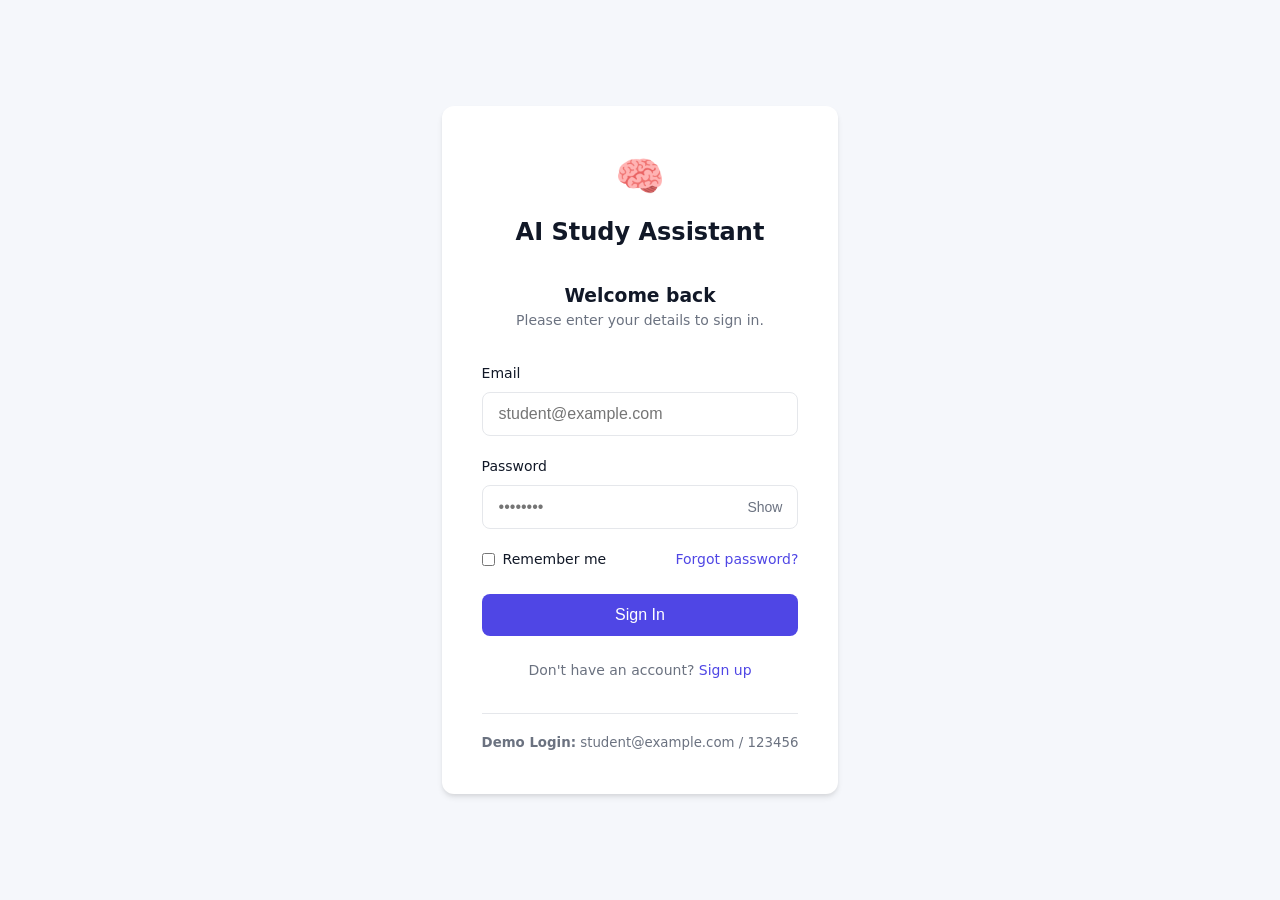
==== frontend/pages/dashboard.html @ 80034583 "Add files via upload" ====
<!DOCTYPE html>
<html lang="en">
<head>
    <meta charset="UTF-8">
    <meta name="viewport" content="width=device-width, initial-scale=1.0">
    <title>Dashboard - AI Study Assistant</title>
    <!-- CSS references go up one level since we are in the 'pages' folder -->
    <link rel="stylesheet" href="../css/style.css">
    <link rel="stylesheet" href="../css/dashboard.css">
</head>
<body class="dashboard-body">

    <!-- SIDEBAR -->
    <aside class="sidebar" id="sidebar">
        <div class="sidebar-header">
            <span class="logo-icon">🧠</span>
            <h2>Study Assistant</h2>
        </div>
        <ul class="nav-links">
            <li><a href="#" class="active">🏠 Dashboard Home</a></li>
            <li><a href="#">📚 Student Learning</a></li>
            <li><a href="#">📄 PDF Learning</a></li>
            <li><a href="#">📝 Skills Quiz</a></li>
            <li><a href="#">📈 History / Progress</a></li>
            <li><a href="#">⚙️ Settings</a></li>
        </ul>
        <div class="sidebar-footer">
            <a href="#" id="logoutBtn" style="color: var(--danger);">🚪 Logout</a>
        </div>
    </aside>

    <!-- MAIN CONTENT WRAPPER -->
    <div class="main-wrapper">
        
        <!-- HEADER -->
        <header class="top-nav">
            <div class="nav-left">
                <button class="menu-toggle" id="menuToggle">☰</button>
                <div class="search-bar">
                    <input type="text" placeholder="Search courses, PDFs...">
                </div>
            </div>
            <div class="nav-right">
                <div class="notification-icon">🔔</div>
                <div class="profile-menu">
                    <div class="avatar">S</div>
                    <span>Student</span>
                </div>
            </div>
        </header>

        <!-- DASHBOARD GRID -->
        <main class="dashboard-content">
            
            <!-- Center Column (Sections 1, 2, 3) -->
            <div class="content-main">
                
                <!-- Welcome & Stats -->
                <section class="welcome-section">
                    <h1>Welcome back, Student! 👋</h1>
                    <p>Ready to continue learning?</p>
                </section>
                
                <section class="stats-grid">
                    <div class="stat-card">
                        <h4>Study Time</h4>
                        <div class="value">12.5 hrs</div>
                    </div>
                    <div class="stat-card">
                        <h4>Skills Learning</h4>
                        <div class="value">64%</div>
                    </div>
                    <div class="stat-card">
                        <h4>Quiz Average</h4>
                        <div class="value">82%</div>
                    </div>
                    <div class="stat-card">
                        <h4>Current Streak</h4>
                        <div class="value">7 days</div>
                    </div>
                </section>

                <!-- SECTION 1: Student Learning -->
                <section class="section-card">
                    <div class="section-header">
                        <h3>Student Learning</h3>
                        <p>Learn programming and technical skills at your own pace.</p>
                    </div>
                    
                    <div class="progress-list">
                        <!-- Note: Data is currently hardcoded mock data to be replaced by API later -->
                        <div class="progress-item">
                            <div class="progress-label"><span>Python</span> <span>64%</span></div>
                            <div class="progress-track"><div class="progress-fill" style="width: 64%;"></div></div>
                        </div>
                        <div class="progress-item">
                            <div class="progress-label"><span>C</span> <span>72%</span></div>
                            <div class="progress-track"><div class="progress-fill" style="width: 72%;"></div></div>
                        </div>
                        <div class="progress-item">
                            <div class="progress-label"><span>C++</span> <span>42%</span></div>
                            <div class="progress-track"><div class="progress-fill" style="width: 42%;"></div></div>
                        </div>
                        <div class="progress-item">
                            <div class="progress-label"><span>Java</span> <span>25%</span></div>
                            <div class="progress-track"><div class="progress-fill" style="width: 25%;"></div></div>
                        </div>
                        <div class="progress-item">
                            <div class="progress-label"><span>SQL</span> <span>81%</span></div>
                            <div class="progress-track"><div class="progress-fill" style="width: 81%;"></div></div>
                        </div>
                    </div>

                    <button class="btn btn-primary action-btn">Continue Learning</button>
                </section>

                <!-- SECTION 2: PDF Learning -->
                <section class="section-card">
                    <div class="section-header">
                        <h3>Learn From Your PDFs</h3>
                        <p>Upload your study material and use AI to understand it.</p>
                    </div>
                    
                    <ul class="feature-list">
                        <li>Upload and analyze PDFs</li>
                        <li>Ask questions and get AI answers</li>
                        <li>Generate automatic quizzes from documents</li>
                    </ul>

                    <button class="btn btn-primary action-btn">Open PDF Learning</button>
                </section>

                <!-- SECTION 3: Skills Quiz -->
                <section class="section-card">
                    <div class="section-header">
                        <h3>Skills Quiz</h3>
                        <p>Test your knowledge with topic-specific assessments.</p>
                    </div>
                    
                    <div class="quiz-grid">
                        <div class="quiz-card">
                            <span class="badge">Medium</span>
                            <h4>Python Quiz</h4>
                            <p>10 Questions<br>Best Score: 82%</p>
                            <button class="btn btn-primary btn-block action-btn">Start Quiz</button>
                        </div>
                        <div class="quiz-card">
                            <span class="badge">Hard</span>
                            <h4>C++ Quiz</h4>
                            <p>15 Questions<br>Best Score: 60%</p>
                            <button class="btn btn-primary btn-block action-btn">Start Quiz</button>
                        </div>
                        <div class="quiz-card">
                            <span class="badge">Easy</span>
                            <h4>SQL Quiz</h4>
                            <p>8 Questions<br>Best Score: 95%</p>
                            <button class="btn btn-primary btn-block action-btn">Start Quiz</button>
                        </div>
                    </div>
                </section>

            </div>

            <!-- Right Column (History & Progress Sidebar) -->
            <aside class="content-aside">
                <section class="section-card">
                    <div class="section-header">
                        <h3>Recent Activity</h3>
                    </div>
                    <ul class="activity-list">
                        <li class="success">Completed Python Quiz — 8/10</li>
                        <li class="info">Studied C++ Classes</li>
                        <li class="info">Uploaded DBMS Notes.pdf</li>
                        <li class="info">Studied Python Functions</li>
                    </ul>
                </section>

                <section class="section-card">
                    <div class="section-header">
                        <h3>Current Focus</h3>
                    </div>
                    <div class="current-topics">
                        <div class="topic">
                            <h5><span>Python</span> <span>64%</span></h5>
                            <p>Current topic: Functions</p>
                        </div>
                        <div class="topic">
                            <h5><span>C++</span> <span>42%</span></h5>
                            <p>Current topic: Classes</p>
                        </div>
                    </div>
                </section>
            </aside>

        </main>
    </div>

    <!-- JS references go up one level -->
    <script src="../js/auth.js"></script>
    <script src="../js/dashboard.js"></script>
</body>
</html>
---- frontend/css/style.css ----
/* --- VARIABLES --- */
:root {
    --primary: #4F46E5;
    --primary-hover: #4338ca;
    --dark: #111827;
    --text-muted: #6B7280;
    --bg: #F5F7FB;
    --card: #FFFFFF;
    --success: #16A34A;
    --warning: #F59E0B;
    --danger: #DC2626;
    --border: #E5E7EB;
    
    --radius-md: 8px;
    --radius-lg: 12px;
    --shadow-sm: 0 1px 2px 0 rgba(0, 0, 0, 0.05);
    --shadow-md: 0 4px 6px -1px rgba(0, 0, 0, 0.1), 0 2px 4px -1px rgba(0, 0, 0, 0.06);
    
    --font-family: 'Segoe UI', system-ui, -apple-system, sans-serif;
}

/* --- RESET --- */
* {
    margin: 0;
    padding: 0;
    box-sizing: border-box;
}

body {
    font-family: var(--font-family);
    background-color: var(--bg);
    color: var(--dark);
    line-height: 1.5;
}

a {
    color: var(--primary);
    text-decoration: none;
    transition: color 0.2s;
}

a:hover {
    color: var(--primary-hover);
}

/* --- BUTTONS --- */
.btn {
    display: inline-flex;
    align-items: center;
    justify-content: center;
    padding: 0.75rem 1.5rem;
    font-weight: 500;
    border-radius: var(--radius-md);
    border: none;
    cursor: pointer;
    transition: all 0.2s;
    font-size: 1rem;
}

.btn-primary {
    background-color: var(--primary);
    color: white;
}

.btn-primary:hover {
    background-color: var(--primary-hover);
}

.btn-block {
    width: 100%;
}

.btn-text {
    background: none;
    border: none;
    color: var(--text-muted);
    cursor: pointer;
    font-size: 0.875rem;
}

.btn-text:hover {
    color: var(--dark);
}

/* --- FORMS --- */
.form-group {
    margin-bottom: 1.25rem;
}

label {
    display: block;
    font-size: 0.875rem;
    font-weight: 500;
    margin-bottom: 0.5rem;
}

input[type="email"],
input[type="password"],
input[type="text"] {
    width: 100%;
    padding: 0.75rem 1rem;
    border: 1px solid var(--border);
    border-radius: var(--radius-md);
    font-size: 1rem;
    outline: none;
    transition: border-color 0.2s;
}

input:focus {
    border-color: var(--primary);
    box-shadow: 0 0 0 3px rgba(79, 70, 229, 0.1);
}

.password-wrapper {
    position: relative;
}

.password-wrapper button {
    position: absolute;
    right: 1rem;
    top: 50%;
    transform: translateY(-50%);
}

.form-options {
    display: flex;
    justify-content: space-between;
    align-items: center;
    margin-bottom: 1.5rem;
    font-size: 0.875rem;
}

.remember-me {
    display: flex;
    align-items: center;
    gap: 0.5rem;
    margin-bottom: 0;
}

/* --- LOGIN PAGE SPECIFIC --- */
.login-body {
    display: flex;
    justify-content: center;
    align-items: center;
    min-height: 100vh;
    padding: 1rem;
}

.login-card {
    background-color: var(--card);
    width: 100%;
    max-width: 400px;
    padding: 2.5rem;
    border-radius: var(--radius-lg);
    box-shadow: var(--shadow-md);
}

.brand {
    text-align: center;
    margin-bottom: 2rem;
}

.brand .logo-icon {
    font-size: 2.5rem;
    display: block;
    margin-bottom: 0.5rem;
}

.brand h2 {
    font-size: 1.5rem;
    font-weight: 600;
}

.welcome-text {
    margin-bottom: 2rem;
    text-align: center;
}

.welcome-text p {
    color: var(--text-muted);
    font-size: 0.875rem;
}

.error-message {
    background-color: #FEE2E2;
    color: var(--danger);
    padding: 0.75rem;
    border-radius: var(--radius-md);
    font-size: 0.875rem;
    margin-bottom: 1rem;
    text-align: center;
    border: 1px solid #F87171;
}

.signup-prompt {
    text-align: center;
    margin-top: 1.5rem;
    font-size: 0.875rem;
    color: var(--text-muted);
}

.demo-notice {
    margin-top: 2rem;
    padding-top: 1rem;
    border-top: 1px solid var(--border);
    text-align: center;
    color: var(--text-muted);
}
---- frontend/css/dashboard.css ----
/* --- DASHBOARD LAYOUT --- */
.dashboard-body {
    display: flex;
    min-height: 100vh;
}

/* Sidebar */
.sidebar {
    width: 250px;
    background-color: var(--card);
    border-right: 1px solid var(--border);
    display: flex;
    flex-direction: column;
    position: fixed;
    height: 100vh;
    left: 0;
    top: 0;
    transition: transform 0.3s ease;
    z-index: 100;
}

.sidebar-header {
    padding: 1.5rem;
    display: flex;
    align-items: center;
    gap: 0.75rem;
    border-bottom: 1px solid var(--border);
}

.sidebar-header h2 {
    font-size: 1.25rem;
}

.nav-links {
    list-style: none;
    padding: 1.5rem 1rem;
    flex: 1;
}

.nav-links li {
    margin-bottom: 0.5rem;
}

.nav-links a {
    display: flex;
    align-items: center;
    padding: 0.75rem 1rem;
    color: var(--text-muted);
    border-radius: var(--radius-md);
    font-weight: 500;
}

.nav-links a:hover, .nav-links a.active {
    background-color: rgba(79, 70, 229, 0.1);
    color: var(--primary);
}

.sidebar-footer {
    padding: 1rem;
    border-top: 1px solid var(--border);
}

/* Main Content Area */
.main-wrapper {
    flex: 1;
    margin-left: 250px; /* Offset for fixed sidebar */
    display: flex;
    flex-direction: column;
}

/* Top Navbar */
.top-nav {
    background-color: var(--card);
    height: 70px;
    padding: 0 2rem;
    display: flex;
    justify-content: space-between;
    align-items: center;
    border-bottom: 1px solid var(--border);
    position: sticky;
    top: 0;
    z-index: 50;
}

.nav-left {
    display: flex;
    align-items: center;
    gap: 1rem;
}

.menu-toggle {
    display: none;
    font-size: 1.5rem;
    background: none;
    border: none;
    cursor: pointer;
}

.search-bar input {
    width: 300px;
    padding: 0.5rem 1rem;
    border-radius: 20px;
    border: 1px solid var(--border);
    background-color: var(--bg);
}

.nav-right {
    display: flex;
    align-items: center;
    gap: 1.5rem;
}

.profile-menu {
    display: flex;
    align-items: center;
    gap: 0.75rem;
    font-weight: 500;
}

.avatar {
    width: 36px;
    height: 36px;
    background-color: var(--primary);
    color: white;
    border-radius: 50%;
    display: flex;
    align-items: center;
    justify-content: center;
    font-weight: bold;
}

/* Dashboard Content Grid */
.dashboard-content {
    padding: 2rem;
    display: grid;
    grid-template-columns: 1fr 300px;
    gap: 2rem;
}

.content-main {
    display: flex;
    flex-direction: column;
    gap: 2rem;
}

/* Welcome Section */
.welcome-section h1 {
    font-size: 1.5rem;
    margin-bottom: 0.25rem;
}
.welcome-section p {
    color: var(--text-muted);
}

/* Stats Cards */
.stats-grid {
    display: grid;
    grid-template-columns: repeat(auto-fit, minmax(150px, 1fr));
    gap: 1rem;
}

.stat-card {
    background-color: var(--card);
    padding: 1.5rem;
    border-radius: var(--radius-lg);
    box-shadow: var(--shadow-sm);
}

.stat-card h4 {
    color: var(--text-muted);
    font-size: 0.875rem;
    font-weight: 500;
    margin-bottom: 0.5rem;
}

.stat-card .value {
    font-size: 1.5rem;
    font-weight: 600;
    color: var(--dark);
}

/* Major Sections */
.section-card {
    background-color: var(--card);
    padding: 1.5rem;
    border-radius: var(--radius-lg);
    box-shadow: var(--shadow-sm);
}

.section-header {
    margin-bottom: 1.5rem;
}

.section-header h3 {
    font-size: 1.25rem;
    margin-bottom: 0.25rem;
}

.section-header p {
    color: var(--text-muted);
    font-size: 0.875rem;
}

/* Progress Bars (Section 1) */
.progress-list {
    display: flex;
    flex-direction: column;
    gap: 1rem;
    margin-bottom: 1.5rem;
}

.progress-item {
    display: flex;
    flex-direction: column;
    gap: 0.5rem;
}

.progress-label {
    display: flex;
    justify-content: space-between;
    font-size: 0.875rem;
    font-weight: 500;
}

.progress-track {
    height: 8px;
    background-color: var(--bg);
    border-radius: 4px;
    overflow: hidden;
}

.progress-fill {
    height: 100%;
    background-color: var(--primary);
    border-radius: 4px;
}

/* PDF Features (Section 2) */
.feature-list {
    list-style: none;
    margin-bottom: 1.5rem;
}
.feature-list li {
    padding: 0.5rem 0;
    display: flex;
    align-items: center;
    gap: 0.5rem;
}
.feature-list li::before {
    content: "✓";
    color: var(--success);
    font-weight: bold;
}

/* Quizzes (Section 3) */
.quiz-grid {
    display: grid;
    grid-template-columns: repeat(auto-fit, minmax(200px, 1fr));
    gap: 1rem;
}

.quiz-card {
    border: 1px solid var(--border);
    border-radius: var(--radius-md);
    padding: 1rem;
}

.quiz-card h4 {
    margin-bottom: 0.5rem;
}

.quiz-card p {
    font-size: 0.875rem;
    color: var(--text-muted);
    margin-bottom: 1rem;
}

.quiz-card .badge {
    background-color: rgba(79, 70, 229, 0.1);
    color: var(--primary);
    padding: 0.25rem 0.5rem;
    border-radius: 4px;
    font-size: 0.75rem;
    font-weight: bold;
    display: inline-block;
    margin-bottom: 0.5rem;
}

/* Sidebar History (Aside) */
.content-aside {
    display: flex;
    flex-direction: column;
    gap: 2rem;
}

.activity-list {
    list-style: none;
}
.activity-list li {
    padding: 0.75rem 0;
    border-bottom: 1px solid var(--border);
    font-size: 0.875rem;
    display: flex;
    align-items: flex-start;
    gap: 0.5rem;
}
.activity-list li:last-child {
    border-bottom: none;
}
.activity-list li.success::before {
    content: "✓";
    color: var(--success);
}
.activity-list li.info::before {
    content: "•";
    color: var(--primary);
}

.current-topics .topic {
    margin-bottom: 1rem;
    padding-bottom: 1rem;
    border-bottom: 1px solid var(--border);
}
.current-topics .topic:last-child {
    border-bottom: none;
    margin-bottom: 0;
    padding-bottom: 0;
}
.topic h5 {
    display: flex;
    justify-content: space-between;
    margin-bottom: 0.25rem;
}
.topic p {
    font-size: 0.875rem;
    color: var(--text-muted);
}

/* --- RESPONSIVE DESIGN --- */
@media (max-width: 1024px) {
    .dashboard-content {
        grid-template-columns: 1fr;
    }
}

@media (max-width: 768px) {
    .sidebar {
        transform: translateX(-100%);
    }
    
    .sidebar.active {
        transform: translateX(0);
    }
    
    .main-wrapper {
        margin-left: 0;
    }
    
    .menu-toggle {
        display: block;
    }
    
    .search-bar input {
        width: 150px;
    }
}

@media (max-width: 480px) {
    .dashboard-content {
        padding: 1rem;
    }
    
    .search-bar {
        display: none; /* Hide search on very small screens to save space */
    }
}
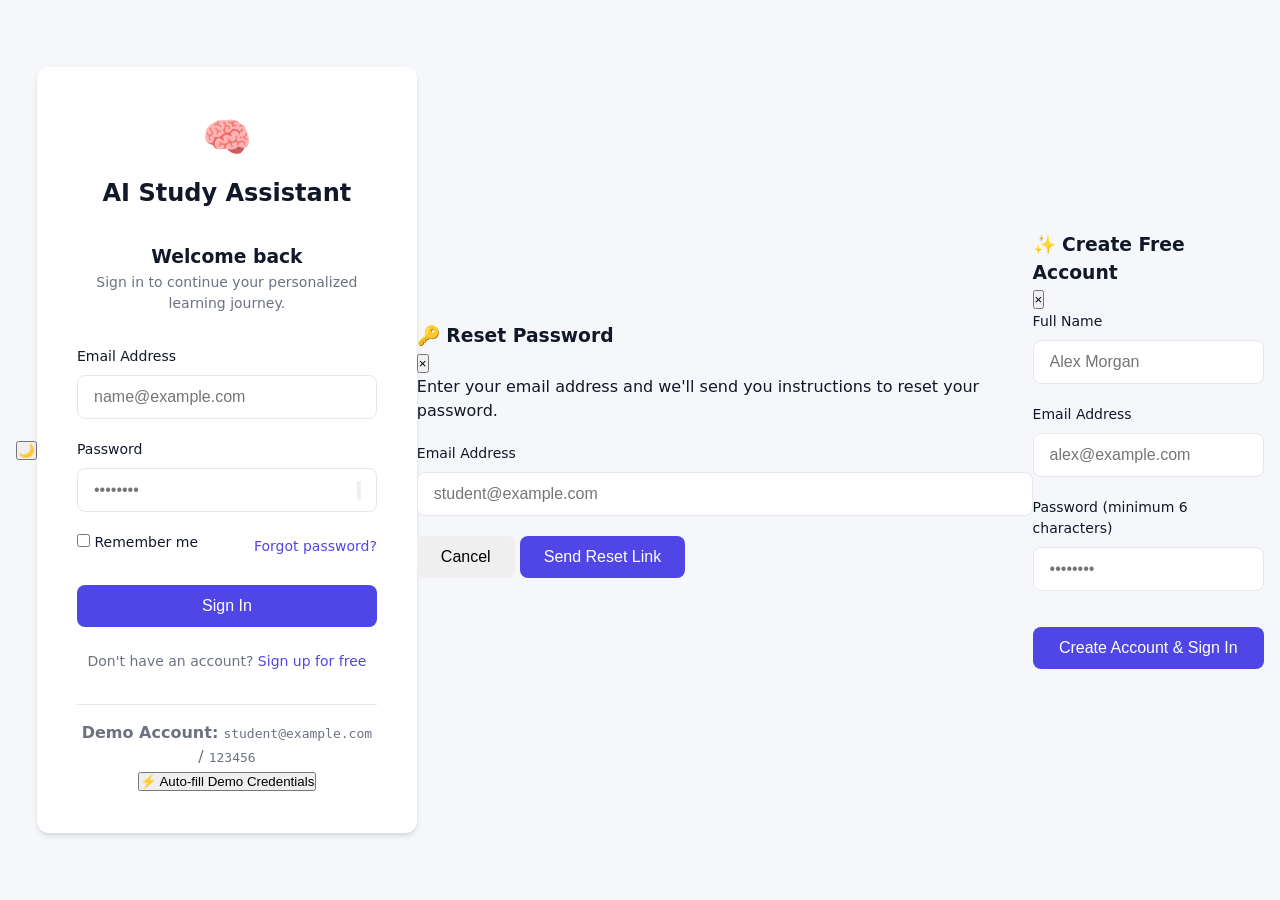
==== commit 5d017e72: "Update fmt.Println message from 'Hello' to 'Goodbye'" ====
--- a/frontend/pages/dashboard.html
+++ b/frontend/pages/dashboard.html
@@ -4,199 +4,641 @@
     <meta charset="UTF-8">
     <meta name="viewport" content="width=device-width, initial-scale=1.0">
     <title>Dashboard - AI Study Assistant</title>
-    <!-- CSS references go up one level since we are in the 'pages' folder -->
+    <meta name="description" content="AI Study Assistant Dashboard - Interactive learning, document analysis, and skill quizzes.">
     <link rel="stylesheet" href="../css/style.css">
     <link rel="stylesheet" href="../css/dashboard.css">
 </head>
 <body class="dashboard-body">
 
+    <!-- Mobile Sidebar Backdrop Overlay -->
+    <div id="sidebarOverlay" class="sidebar-overlay" aria-hidden="true"></div>
+
     <!-- SIDEBAR -->
-    <aside class="sidebar" id="sidebar">
+    <aside class="sidebar" id="sidebar" aria-label="Main Navigation">
         <div class="sidebar-header">
-            <span class="logo-icon">🧠</span>
-            <h2>Study Assistant</h2>
+            <div class="brand-side">
+                <span class="logo-icon">🧠</span>
+                <h2>Study AI</h2>
+            </div>
+            <button id="sidebarCloseBtn" class="sidebar-close-btn" aria-label="Close navigation sidebar">&times;</button>
         </div>
-        <ul class="nav-links">
-            <li><a href="#" class="active">🏠 Dashboard Home</a></li>
-            <li><a href="#">📚 Student Learning</a></li>
-            <li><a href="#">📄 PDF Learning</a></li>
-            <li><a href="#">📝 Skills Quiz</a></li>
-            <li><a href="#">📈 History / Progress</a></li>
-            <li><a href="#">⚙️ Settings</a></li>
+
+        <ul class="nav-links" id="sidebarNavLinks">
+            <li><a href="#welcomeSection" class="nav-link active" data-target="dashboardHome"><span class="nav-icon">🏠</span> <span>Dashboard</span></a></li>
+            <li><a href="#studentLearningSection" class="nav-link" data-target="studentLearning"><span class="nav-icon">📚</span> <span>Student Learning</span></a></li>
+            <li><a href="#pdfLearningSection" class="nav-link" data-target="pdfLearning"><span class="nav-icon">📄</span> <span>PDF Learning</span></a></li>
+            <li><a href="#skillsQuizSection" class="nav-link" data-target="skillsQuiz"><span class="nav-icon">📝</span> <span>Skills Quiz</span></a></li>
+            <li><a href="#activityAside" class="nav-link" data-target="activitySection"><span class="nav-icon">📈</span> <span>Progress & History</span></a></li>
+            <li><a href="javascript:void(0)" id="navSettingsBtn" class="nav-link"><span class="nav-icon">⚙️</span> <span>Settings</span></a></li>
         </ul>
+
         <div class="sidebar-footer">
-            <a href="#" id="logoutBtn" style="color: var(--danger);">🚪 Logout</a>
+            <div class="user-quick-info">
+                <div class="avatar avatar-sm" id="sidebarAvatar">S</div>
+                <div class="user-meta">
+                    <span class="user-name" id="sidebarUserName">Student</span>
+                    <span class="user-status">🟢 Online</span>
+                </div>
+            </div>
+            <a href="javascript:void(0)" id="logoutBtn" class="logout-link">
+                <span>🚪</span> <span>Sign Out</span>
+            </a>
         </div>
     </aside>
 
     <!-- MAIN CONTENT WRAPPER -->
     <div class="main-wrapper">
         
-        <!-- HEADER -->
+        <!-- TOP NAVBAR -->
         <header class="top-nav">
             <div class="nav-left">
-                <button class="menu-toggle" id="menuToggle">☰</button>
+                <button class="menu-toggle" id="menuToggle" aria-label="Open sidebar menu">
+                    <span>☰</span>
+                </button>
                 <div class="search-bar">
-                    <input type="text" placeholder="Search courses, PDFs...">
-                </div>
-            </div>
+                    <span class="search-icon">🔍</span>
+                    <input type="text" id="dashboardSearchInput" placeholder="Search courses, quizzes, notes..." autocomplete="off">
+                    <button id="searchClearBtn" class="search-clear-btn" style="display: none;" aria-label="Clear search">&times;</button>
+                </div>
+            </div>
+
             <div class="nav-right">
-                <div class="notification-icon">🔔</div>
-                <div class="profile-menu">
-                    <div class="avatar">S</div>
-                    <span>Student</span>
+                <!-- Theme Toggle Button -->
+                <button id="themeToggleBtn" class="nav-icon-btn theme-toggle-btn" aria-label="Toggle Dark Mode" title="Toggle theme">
+                    <span class="theme-icon">🌙</span>
+                </button>
+
+                <!-- Notifications Dropdown -->
+                <div class="dropdown-wrapper">
+                    <button class="nav-icon-btn" id="notificationBtn" aria-label="View notifications" aria-expanded="false">
+                        <span class="bell-icon">🔔</span>
+                        <span class="badge-dot" id="unreadBadge">3</span>
+                    </button>
+
+                    <div class="dropdown-menu notification-menu" id="notificationDropdown">
+                        <div class="dropdown-header">
+                            <h4>Notifications</h4>
+                            <button class="btn-text btn-sm" id="markAllReadBtn">Mark all as read</button>
+                        </div>
+                        <ul class="notification-list" id="notificationList">
+                            <li class="unread">
+                                <div class="notif-icon">🎯</div>
+                                <div class="notif-body">
+                                    <p><strong>Streak Maintained!</strong> You completed 7 consecutive study days.</p>
+                                    <span class="notif-time">10m ago</span>
+                                </div>
+                            </li>
+                            <li class="unread">
+                                <div class="notif-icon">📄</div>
+                                <div class="notif-body">
+                                    <p><strong>AI PDF Ready:</strong> "DBMS Notes.pdf" generated 12 new flashcards.</p>
+                                    <span class="notif-time">2h ago</span>
+                                </div>
+                            </li>
+                            <li class="unread">
+                                <div class="notif-icon">💡</div>
+                                <div class="notif-body">
+                                    <p><strong>Quiz Recommended:</strong> Try the SQL assessment to level up.</p>
+                                    <span class="notif-time">1d ago</span>
+                                </div>
+                            </li>
+                        </ul>
+                    </div>
+                </div>
+
+                <!-- Profile Menu Dropdown -->
+                <div class="dropdown-wrapper">
+                    <button class="profile-menu-btn" id="profileBtn" aria-label="Open profile menu" aria-expanded="false">
+                        <div class="avatar" id="topNavAvatar">S</div>
+                        <span class="profile-name" id="topNavUserName">Student</span>
+                        <span class="chevron">▾</span>
+                    </button>
+
+                    <div class="dropdown-menu profile-dropdown" id="profileDropdown">
+                        <div class="profile-card-header">
+                            <div class="avatar avatar-lg" id="menuAvatar">S</div>
+                            <div class="profile-details">
+                                <strong id="menuUserName">Student</strong>
+                                <span id="menuUserEmail">student@example.com</span>
+                            </div>
+                        </div>
+                        <div class="dropdown-divider"></div>
+                        <ul class="dropdown-links">
+                            <li><a href="javascript:void(0)" id="profileSettingsLink"><span class="menu-ico">⚙️</span> Study Settings</a></li>
+                            <li><a href="javascript:void(0)" id="profileThemeToggle"><span class="menu-ico">🌓</span> Switch Theme</a></li>
+                        </ul>
+                        <div class="dropdown-divider"></div>
+                        <div class="dropdown-footer">
+                            <button id="menuLogoutBtn" class="btn btn-sm btn-outline btn-block" style="color: var(--danger); border-color: var(--danger);">
+                                Sign Out
+                            </button>
+                        </div>
+                    </div>
                 </div>
             </div>
         </header>
 
-        <!-- DASHBOARD GRID -->
+        <!-- DASHBOARD CONTENT -->
         <main class="dashboard-content">
             
             <!-- Center Column (Sections 1, 2, 3) -->
             <div class="content-main">
                 
-                <!-- Welcome & Stats -->
-                <section class="welcome-section">
-                    <h1>Welcome back, Student! 👋</h1>
-                    <p>Ready to continue learning?</p>
+                <!-- Welcome Banner -->
+                <section class="welcome-section" id="welcomeSection">
+                    <div class="welcome-text-content">
+                        <h1 id="welcomeGreeting">Welcome back, Student! 👋</h1>
+                        <p id="welcomeSubtext">You are on track with your study goals. Pick up where you left off!</p>
+                    </div>
+                    <div class="quick-action-pill">
+                        <span>🔥 <strong>7 Day Streak!</strong> Keep going</span>
+                    </div>
                 </section>
                 
-                <section class="stats-grid">
+                <!-- Stats Grid -->
+                <section class="stats-grid" id="statsGrid">
                     <div class="stat-card">
-                        <h4>Study Time</h4>
-                        <div class="value">12.5 hrs</div>
+                        <div class="stat-icon stat-purple">⏱️</div>
+                        <div class="stat-info">
+                            <h4>Study Time</h4>
+                            <div class="value" id="statStudyTime">12.5 hrs</div>
+                            <span class="stat-trend positive">↑ +2.5 hrs this week</span>
+                        </div>
                     </div>
                     <div class="stat-card">
-                        <h4>Skills Learning</h4>
-                        <div class="value">64%</div>
+                        <div class="stat-icon stat-blue">📊</div>
+                        <div class="stat-info">
+                            <h4>Skills Learning</h4>
+                            <div class="value" id="statSkillsAvg">64%</div>
+                            <span class="stat-trend positive">↑ +5% mastered</span>
+                        </div>
                     </div>
                     <div class="stat-card">
-                        <h4>Quiz Average</h4>
-                        <div class="value">82%</div>
+                        <div class="stat-icon stat-green">🏆</div>
+                        <div class="stat-info">
+                            <h4>Quiz Average</h4>
+                            <div class="value" id="statQuizAvg">82%</div>
+                            <span class="stat-trend positive">↑ Top 15% tier</span>
+                        </div>
                     </div>
                     <div class="stat-card">
-                        <h4>Current Streak</h4>
-                        <div class="value">7 days</div>
+                        <div class="stat-icon stat-orange">🔥</div>
+                        <div class="stat-info">
+                            <h4>Current Streak</h4>
+                            <div class="value" id="statStreak">7 days</div>
+                            <span class="stat-trend">⚡ Personal Best</span>
+                        </div>
                     </div>
                 </section>
 
                 <!-- SECTION 1: Student Learning -->
-                <section class="section-card">
-                    <div class="section-header">
-                        <h3>Student Learning</h3>
-                        <p>Learn programming and technical skills at your own pace.</p>
+                <section class="section-card" id="studentLearningSection">
+                    <div class="section-header-flex">
+                        <div>
+                            <div class="tag-badge">Core Courses</div>
+                            <h3>Student Learning Tracks</h3>
+                            <p>Structured curriculum to master modern programming languages and data systems.</p>
+                        </div>
+                        <button class="btn btn-primary" id="openCourseExplorerBtn">
+                            <span>🚀 Explore Modules</span>
+                        </button>
                     </div>
                     
-                    <div class="progress-list">
-                        <!-- Note: Data is currently hardcoded mock data to be replaced by API later -->
-                        <div class="progress-item">
-                            <div class="progress-label"><span>Python</span> <span>64%</span></div>
-                            <div class="progress-track"><div class="progress-fill" style="width: 64%;"></div></div>
-                        </div>
-                        <div class="progress-item">
-                            <div class="progress-label"><span>C</span> <span>72%</span></div>
-                            <div class="progress-track"><div class="progress-fill" style="width: 72%;"></div></div>
-                        </div>
-                        <div class="progress-item">
-                            <div class="progress-label"><span>C++</span> <span>42%</span></div>
-                            <div class="progress-track"><div class="progress-fill" style="width: 42%;"></div></div>
-                        </div>
-                        <div class="progress-item">
-                            <div class="progress-label"><span>Java</span> <span>25%</span></div>
-                            <div class="progress-track"><div class="progress-fill" style="width: 25%;"></div></div>
-                        </div>
-                        <div class="progress-item">
-                            <div class="progress-label"><span>SQL</span> <span>81%</span></div>
-                            <div class="progress-track"><div class="progress-fill" style="width: 81%;"></div></div>
-                        </div>
-                    </div>
-
-                    <button class="btn btn-primary action-btn">Continue Learning</button>
+                    <div class="progress-list" id="courseProgressList">
+                        <div class="progress-item" data-search="python programming functions data">
+                            <div class="progress-label">
+                                <span class="course-title">🐍 Python 3.12 (Foundations & OOP)</span>
+                                <span class="course-pct">64%</span>
+                            </div>
+                            <div class="progress-track">
+                                <div class="progress-fill" style="width: 64%; background: linear-gradient(90deg, #4F46E5, #06B6D4);"></div>
+                            </div>
+                        </div>
+                        <div class="progress-item" data-search="c language memory pointers">
+                            <div class="progress-label">
+                                <span class="course-title">⚙️ C Programming (Memory & Pointers)</span>
+                                <span class="course-pct">72%</span>
+                            </div>
+                            <div class="progress-track">
+                                <div class="progress-fill" style="width: 72%; background: linear-gradient(90deg, #10B981, #06B6D4);"></div>
+                            </div>
+                        </div>
+                        <div class="progress-item" data-search="cpp c++ data structures classes algorithms">
+                            <div class="progress-label">
+                                <span class="course-title">⚡ C++ (OOP & STL Data Structures)</span>
+                                <span class="course-pct">42%</span>
+                            </div>
+                            <div class="progress-track">
+                                <div class="progress-fill" style="width: 42%; background: linear-gradient(90deg, #F59E0B, #EF4444);"></div>
+                            </div>
+                        </div>
+                        <div class="progress-item" data-search="java enterprise backend multithreading">
+                            <div class="progress-label">
+                                <span class="course-title">☕ Java Core (Multithreading & Collections)</span>
+                                <span class="course-pct">25%</span>
+                            </div>
+                            <div class="progress-track">
+                                <div class="progress-fill" style="width: 25%; background: linear-gradient(90deg, #EC4899, #8B5CF6);"></div>
+                            </div>
+                        </div>
+                        <div class="progress-item" data-search="sql database queries joins indexing schema">
+                            <div class="progress-label">
+                                <span class="course-title">🗄️ SQL & Relational Databases</span>
+                                <span class="course-pct">81%</span>
+                            </div>
+                            <div class="progress-track">
+                                <div class="progress-fill" style="width: 81%; background: linear-gradient(90deg, #10B981, #3B82F6);"></div>
+                            </div>
+                        </div>
+                    </div>
                 </section>
 
                 <!-- SECTION 2: PDF Learning -->
-                <section class="section-card">
-                    <div class="section-header">
-                        <h3>Learn From Your PDFs</h3>
-                        <p>Upload your study material and use AI to understand it.</p>
+                <section class="section-card" id="pdfLearningSection">
+                    <div class="section-header-flex">
+                        <div>
+                            <div class="tag-badge">AI Document Assistant</div>
+                            <h3>Learn From Your PDFs & Notes</h3>
+                            <p>Upload lecture slides, textbooks, or notes to get AI summaries, Q&A, and automatic flashcards.</p>
+                        </div>
+                        <button class="btn btn-primary" id="openPdfWorkspaceBtn">
+                            <span>📄 Open PDF Workspace</span>
+                        </button>
                     </div>
                     
-                    <ul class="feature-list">
-                        <li>Upload and analyze PDFs</li>
-                        <li>Ask questions and get AI answers</li>
-                        <li>Generate automatic quizzes from documents</li>
-                    </ul>
-
-                    <button class="btn btn-primary action-btn">Open PDF Learning</button>
+                    <div class="pdf-feature-grid">
+                        <div class="pdf-feature-box">
+                            <div class="feature-icon">🔍</div>
+                            <h4>Deep Semantic Analysis</h4>
+                            <p>Instant breakdown of complex formulas, code snippets, and key definitions.</p>
+                        </div>
+                        <div class="pdf-feature-box">
+                            <div class="feature-icon">💬</div>
+                            <h4>Interactive AI Q&A</h4>
+                            <p>Ask questions in plain English and receive instant answers with exact page citations.</p>
+                        </div>
+                        <div class="pdf-feature-box">
+                            <div class="feature-icon">⚡</div>
+                            <h4>Auto-Generated Quizzes</h4>
+                            <p>Turn any chapter or document section into an interactive practice quiz instantly.</p>
+                        </div>
+                    </div>
+
+                    <div class="recent-docs-bar">
+                        <span class="docs-label">Active Documents:</span>
+                        <div class="doc-chips" id="docChipsList">
+                            <button class="doc-chip active" data-doc="dbms">📄 DBMS_Unit_1_Notes.pdf</button>
+                            <button class="doc-chip" data-doc="ds">📄 Data_Structures_Guide.pdf</button>
+                            <button class="doc-chip" data-doc="python">📄 Python_Advanced_Cheatsheet.pdf</button>
+                        </div>
+                    </div>
                 </section>
 
                 <!-- SECTION 3: Skills Quiz -->
-                <section class="section-card">
-                    <div class="section-header">
-                        <h3>Skills Quiz</h3>
-                        <p>Test your knowledge with topic-specific assessments.</p>
+                <section class="section-card" id="skillsQuizSection">
+                    <div class="section-header-flex">
+                        <div>
+                            <div class="tag-badge">Skill Assessments</div>
+                            <h3>Interactive Skill Quizzes</h3>
+                            <p>Assess your mastery, identify weak topics, and earn skill badges with real-time scoring.</p>
+                        </div>
                     </div>
                     
-                    <div class="quiz-grid">
-                        <div class="quiz-card">
-                            <span class="badge">Medium</span>
-                            <h4>Python Quiz</h4>
-                            <p>10 Questions<br>Best Score: 82%</p>
-                            <button class="btn btn-primary btn-block action-btn">Start Quiz</button>
-                        </div>
-                        <div class="quiz-card">
-                            <span class="badge">Hard</span>
-                            <h4>C++ Quiz</h4>
-                            <p>15 Questions<br>Best Score: 60%</p>
-                            <button class="btn btn-primary btn-block action-btn">Start Quiz</button>
-                        </div>
-                        <div class="quiz-card">
-                            <span class="badge">Easy</span>
-                            <h4>SQL Quiz</h4>
-                            <p>8 Questions<br>Best Score: 95%</p>
-                            <button class="btn btn-primary btn-block action-btn">Start Quiz</button>
-                        </div>
-                    </div>
-                </section>
-
-            </div>
-
-            <!-- Right Column (History & Progress Sidebar) -->
-            <aside class="content-aside">
-                <section class="section-card">
+                    <div class="quiz-grid" id="quizCardsGrid">
+                        <!-- Python Quiz Card -->
+                        <div class="quiz-card" data-search="python quiz programming variables functions">
+                            <div class="quiz-card-top">
+                                <span class="badge badge-medium">Medium</span>
+                                <span class="quiz-icon">🐍</span>
+                            </div>
+                            <h4>Python Core Quiz</h4>
+                            <p class="quiz-desc">Functions, decorators, slicing, and memory references.</p>
+                            <div class="quiz-meta">
+                                <span>📋 5 Questions</span>
+                                <span>🏆 Best: <strong>82%</strong></span>
+                            </div>
+                            <button class="btn btn-primary btn-block start-quiz-trigger" data-topic="python">
+                                Start Python Quiz
+                            </button>
+                        </div>
+
+                        <!-- C++ Quiz Card -->
+                        <div class="quiz-card" data-search="c++ cpp quiz pointers memory classes stl">
+                            <div class="quiz-card-top">
+                                <span class="badge badge-hard">Hard</span>
+                                <span class="quiz-icon">⚡</span>
+                            </div>
+                            <h4>C++ OOP & Memory</h4>
+                            <p class="quiz-desc">Smart pointers, templates, inheritance, and STL containers.</p>
+                            <div class="quiz-meta">
+                                <span>📋 5 Questions</span>
+                                <span>🏆 Best: <strong>60%</strong></span>
+                            </div>
+                            <button class="btn btn-primary btn-block start-quiz-trigger" data-topic="cpp">
+                                Start C++ Quiz
+                            </button>
+                        </div>
+
+                        <!-- SQL Quiz Card -->
+                        <div class="quiz-card" data-search="sql database queries joins subqueries indexing">
+                            <div class="quiz-card-top">
+                                <span class="badge badge-easy">Easy</span>
+                                <span class="quiz-icon">🗄️</span>
+                            </div>
+                            <h4>SQL & Relational DB</h4>
+                            <p class="quiz-desc">JOIN types, GROUP BY, subqueries, indexing, and ACID.</p>
+                            <div class="quiz-meta">
+                                <span>📋 5 Questions</span>
+                                <span>🏆 Best: <strong>95%</strong></span>
+                            </div>
+                            <button class="btn btn-primary btn-block start-quiz-trigger" data-topic="sql">
+                                Start SQL Quiz
+                            </button>
+                        </div>
+                    </div>
+                </section>
+
+            </div>
+
+            <!-- Right Column (History, Focus & Goals) -->
+            <aside class="content-aside" id="activityAside">
+                
+                <!-- Recent Activity Card -->
+                <section class="section-card aside-card">
                     <div class="section-header">
                         <h3>Recent Activity</h3>
-                    </div>
-                    <ul class="activity-list">
-                        <li class="success">Completed Python Quiz — 8/10</li>
-                        <li class="info">Studied C++ Classes</li>
-                        <li class="info">Uploaded DBMS Notes.pdf</li>
-                        <li class="info">Studied Python Functions</li>
+                        <p>Your latest learning actions</p>
+                    </div>
+                    <ul class="activity-list" id="activityList">
+                        <li class="success" data-search="python quiz score">
+                            <div class="act-details">
+                                <strong>Completed Python Quiz</strong>
+                                <span>Score: 8/10 (80%)</span>
+                            </div>
+                            <span class="act-time">1h ago</span>
+                        </li>
+                        <li class="info" data-search="cpp classes studied">
+                            <div class="act-details">
+                                <strong>Studied C++ Classes</strong>
+                                <span>Module 3: Constructors</span>
+                            </div>
+                            <span class="act-time">3h ago</span>
+                        </li>
+                        <li class="info" data-search="pdf dbms uploaded">
+                            <div class="act-details">
+                                <strong>Analyzed DBMS Notes.pdf</strong>
+                                <span>Generated 12 flashcards</span>
+                            </div>
+                            <span class="act-time">Yesterday</span>
+                        </li>
+                        <li class="info" data-search="python functions">
+                            <div class="act-details">
+                                <strong>Practiced Python Functions</strong>
+                                <span>Completed 4 exercises</span>
+                            </div>
+                            <span class="act-time">2d ago</span>
+                        </li>
                     </ul>
                 </section>
 
-                <section class="section-card">
+                <!-- Current Focus Card -->
+                <section class="section-card aside-card">
                     <div class="section-header">
                         <h3>Current Focus</h3>
+                        <p>High priority objectives</p>
                     </div>
                     <div class="current-topics">
                         <div class="topic">
-                            <h5><span>Python</span> <span>64%</span></h5>
-                            <p>Current topic: Functions</p>
+                            <h5><span>🐍 Python Functions & OOP</span> <span>64%</span></h5>
+                            <div class="progress-track"><div class="progress-fill" style="width: 64%;"></div></div>
+                            <p class="topic-sub">Next: Closures & Decorators</p>
                         </div>
                         <div class="topic">
-                            <h5><span>C++</span> <span>42%</span></h5>
-                            <p>Current topic: Classes</p>
-                        </div>
-                    </div>
-                </section>
+                            <h5><span>⚡ C++ Memory Management</span> <span>42%</span></h5>
+                            <div class="progress-track"><div class="progress-fill" style="width: 42%; background-color: var(--warning);"></div></div>
+                            <p class="topic-sub">Next: Smart Pointers (std::unique_ptr)</p>
+                        </div>
+                    </div>
+                </section>
+
+                <!-- Daily Study Checklist -->
+                <section class="section-card aside-card">
+                    <div class="section-header">
+                        <h3>Today's Study Checklist</h3>
+                        <p>Quick micro-goals</p>
+                    </div>
+                    <div class="checklist-items" id="studyChecklist">
+                        <label class="checkbox-label check-task">
+                            <input type="checkbox" checked>
+                            <span>Complete 1 Daily Practice Quiz</span>
+                        </label>
+                        <label class="checkbox-label check-task">
+                            <input type="checkbox">
+                            <span>Review PDF Summary for DBMS</span>
+                        </label>
+                        <label class="checkbox-label check-task">
+                            <input type="checkbox">
+                            <span>Solve 2 C++ Pointer Exercises</span>
+                        </label>
+                    </div>
+                </section>
+
             </aside>
 
         </main>
     </div>
 
-    <!-- JS references go up one level -->
+    <!-- ================================================================= -->
+    <!-- INTERACTIVE MODAL 1: LIVE QUIZ ENGINE -->
+    <!-- ================================================================= -->
+    <div id="quizModal" class="modal-backdrop" role="dialog" aria-modal="true" aria-labelledby="quizModalTitle">
+        <div class="modal-card modal-lg">
+            <div class="modal-header">
+                <div class="quiz-header-info">
+                    <h3 id="quizModalTitle">📝 Python Quiz</h3>
+                    <span class="quiz-timer-pill" id="quizTimer">⏱️ 02:00</span>
+                </div>
+                <button class="modal-close" id="closeQuizModal" aria-label="Close quiz">&times;</button>
+            </div>
+            
+            <div class="modal-body" id="quizModalBody">
+                <!-- Question View -->
+                <div id="quizQuestionView">
+                    <div class="quiz-meta-bar">
+                        <span id="quizQuestionCounter">Question 1 of 5</span>
+                        <span class="badge badge-medium" id="quizTopicBadge">Python</span>
+                    </div>
+                    <div class="quiz-progress-bar">
+                        <div class="quiz-progress-fill" id="quizProgressFill" style="width: 20%;"></div>
+                    </div>
+
+                    <h4 class="quiz-question-text" id="quizQuestionText">Loading question...</h4>
+
+                    <div class="quiz-options-container" id="quizOptionsContainer">
+                        <!-- Dynamic options will be rendered here -->
+                    </div>
+
+                    <div id="quizFeedbackBox" class="quiz-feedback-box" style="display: none;"></div>
+                </div>
+
+                <!-- Results View (Hidden initially) -->
+                <div id="quizResultsView" style="display: none;" class="quiz-results-container">
+                    <div class="results-score-circle">
+                        <span class="score-number" id="resultScorePct">80%</span>
+                        <span class="score-label" id="resultScoreFraction">4 / 5 Correct</span>
+                    </div>
+                    <h3 id="resultTitle">Great Job! 🎉</h3>
+                    <p id="resultFeedbackText">You demonstrated solid understanding of this topic.</p>
+                    <div class="results-stats-row">
+                        <div class="result-stat-box">
+                            <span>Accuracy</span>
+                            <strong id="resultAccuracy">80%</strong>
+                        </div>
+                        <div class="result-stat-box">
+                            <span>Time Taken</span>
+                            <strong id="resultTimeTaken">45s</strong>
+                        </div>
+                        <div class="result-stat-box">
+                            <span>Streak</span>
+                            <strong>+1 Day ⚡</strong>
+                        </div>
+                    </div>
+                </div>
+            </div>
+
+            <div class="modal-footer" id="quizModalFooter">
+                <button type="button" class="btn btn-secondary" id="quitQuizBtn">Quit</button>
+                <button type="button" class="btn btn-primary" id="quizNextBtn" disabled>Next Question →</button>
+            </div>
+        </div>
+    </div>
+
+    <!-- ================================================================= -->
+    <!-- INTERACTIVE MODAL 2: PDF AI STUDY WORKSPACE -->
+    <!-- ================================================================= -->
+    <div id="pdfModal" class="modal-backdrop" role="dialog" aria-modal="true" aria-labelledby="pdfModalTitle">
+        <div class="modal-card modal-lg">
+            <div class="modal-header">
+                <div class="pdf-modal-title">
+                    <h3 id="pdfModalTitle">📄 AI Document Study Workspace</h3>
+                    <span class="badge badge-easy">Active: DBMS_Unit_1_Notes.pdf</span>
+                </div>
+                <button class="modal-close" id="closePdfModal" aria-label="Close workspace">&times;</button>
+            </div>
+
+            <div class="modal-body pdf-workspace-layout">
+                <!-- Left: Document Context & Quick Insights -->
+                <div class="pdf-doc-panel">
+                    <div class="pdf-uploader-box" id="pdfDropZone">
+                        <span class="upload-icon">📁</span>
+                        <p><strong>Click or Drag & Drop PDF</strong></p>
+                        <small>Supported: .pdf, .docx, .txt (Max 25MB)</small>
+                        <input type="file" id="pdfFileInput" accept=".pdf,.txt,.docx" style="display: none;">
+                    </div>
+
+                    <div class="doc-summary-box">
+                        <h4>📌 Key Concepts Summary</h4>
+                        <ul class="summary-bullets" id="docSummaryBullets">
+                            <li><strong>ACID Properties:</strong> Atomicity, Consistency, Isolation, Durability.</li>
+                            <li><strong>Normalization:</strong> 1NF, 2NF, 3NF, and BCNF reduction of redundancy.</li>
+                            <li><strong>B+ Trees:</strong> Balanced indexing structure for high throughput disk IO.</li>
+                        </ul>
+                    </div>
+
+                    <div class="quick-prompt-tags">
+                        <span class="prompt-tag-label">Instant AI Actions:</span>
+                        <button class="prompt-chip" data-query="Explain ACID properties with an ATM banking transaction example">💡 Explain ACID with real example</button>
+                        <button class="prompt-chip" data-query="Generate 3 quiz questions based on this document">📝 Generate 3 flash questions</button>
+                        <button class="prompt-chip" data-query="Summarize B+ Tree indexing in 3 bullet points">⚡ Summarize B+ Trees</button>
+                    </div>
+                </div>
+
+                <!-- Right: Interactive AI Study Chat -->
+                <div class="pdf-chat-panel">
+                    <div class="chat-messages" id="pdfChatMessages">
+                        <div class="chat-msg ai-msg">
+                            <div class="msg-avatar">🤖</div>
+                            <div class="msg-content">
+                                <p>Hello! I have indexed <strong>DBMS_Unit_1_Notes.pdf</strong> (34 pages). Ask me any question, request code snippets, or ask for simple analogies!</p>
+                            </div>
+                        </div>
+                    </div>
+
+                    <form class="chat-input-row" id="pdfChatForm">
+                        <input type="text" id="pdfChatInput" placeholder="Ask AI about this document..." autocomplete="off">
+                        <button type="submit" class="btn btn-primary" id="pdfSendBtn">Ask AI</button>
+                    </form>
+                </div>
+            </div>
+        </div>
+    </div>
+
+    <!-- ================================================================= -->
+    <!-- INTERACTIVE MODAL 3: COURSE MODULES & CODE RUNNER -->
+    <!-- ================================================================= -->
+    <div id="courseModal" class="modal-backdrop" role="dialog" aria-modal="true" aria-labelledby="courseModalTitle">
+        <div class="modal-card modal-lg">
+            <div class="modal-header">
+                <h3 id="courseModalTitle">📚 Interactive Learning Modules</h3>
+                <button class="modal-close" id="closeCourseModal" aria-label="Close modules">&times;</button>
+            </div>
+            
+            <div class="modal-body course-modal-body">
+                <div class="course-track-tabs" id="courseTrackTabs">
+                    <button class="track-tab active" data-course="python">🐍 Python 3</button>
+                    <button class="track-tab" data-course="c">⚙️ C Language</button>
+                    <button class="track-tab" data-course="cpp">⚡ C++ STL</button>
+                    <button class="track-tab" data-course="sql">🗄️ SQL DB</button>
+                </div>
+
+                <div class="course-lesson-view" id="courseLessonView">
+                    <!-- Dynamically populated lesson view -->
+                </div>
+            </div>
+
+            <div class="modal-footer">
+                <button type="button" class="btn btn-secondary" id="closeCourseBtn">Done</button>
+            </div>
+        </div>
+    </div>
+
+    <!-- ================================================================= -->
+    <!-- INTERACTIVE MODAL 4: STUDY SETTINGS -->
+    <!-- ================================================================= -->
+    <div id="settingsModal" class="modal-backdrop" role="dialog" aria-modal="true" aria-labelledby="settingsModalTitle">
+        <div class="modal-card">
+            <div class="modal-header">
+                <h3 id="settingsModalTitle">⚙️ Study Settings</h3>
+                <button class="modal-close" id="closeSettingsModal" aria-label="Close settings">&times;</button>
+            </div>
+            <div class="modal-body">
+                <div class="form-group">
+                    <label for="settingsNameInput">Display Name</label>
+                    <input type="text" id="settingsNameInput" placeholder="Student Name">
+                </div>
+                <div class="form-group">
+                    <label for="settingsGoalInput">Weekly Study Target (Hours)</label>
+                    <input type="number" id="settingsGoalInput" min="1" max="50" value="15">
+                </div>
+                <div class="form-group">
+                    <label>Interface Theme</label>
+                    <div style="display: flex; gap: 0.5rem; margin-top: 0.5rem;">
+                        <button type="button" class="btn btn-secondary btn-block theme-select-btn" data-theme-val="light">☀️ Light</button>
+                        <button type="button" class="btn btn-secondary btn-block theme-select-btn" data-theme-val="dark">🌙 Dark</button>
+                    </div>
+                </div>
+            </div>
+            <div class="modal-footer">
+                <button type="button" class="btn btn-secondary" id="cancelSettingsBtn">Cancel</button>
+                <button type="button" class="btn btn-primary" id="saveSettingsBtn">Save Changes</button>
+            </div>
+        </div>
+    </div>
+
+    <!-- TOAST CONTAINER -->
+    <div id="toastContainer" class="toast-container" aria-live="polite"></div>
+
     <script src="../js/auth.js"></script>
     <script src="../js/dashboard.js"></script>
 </body>
-</html>+</html>
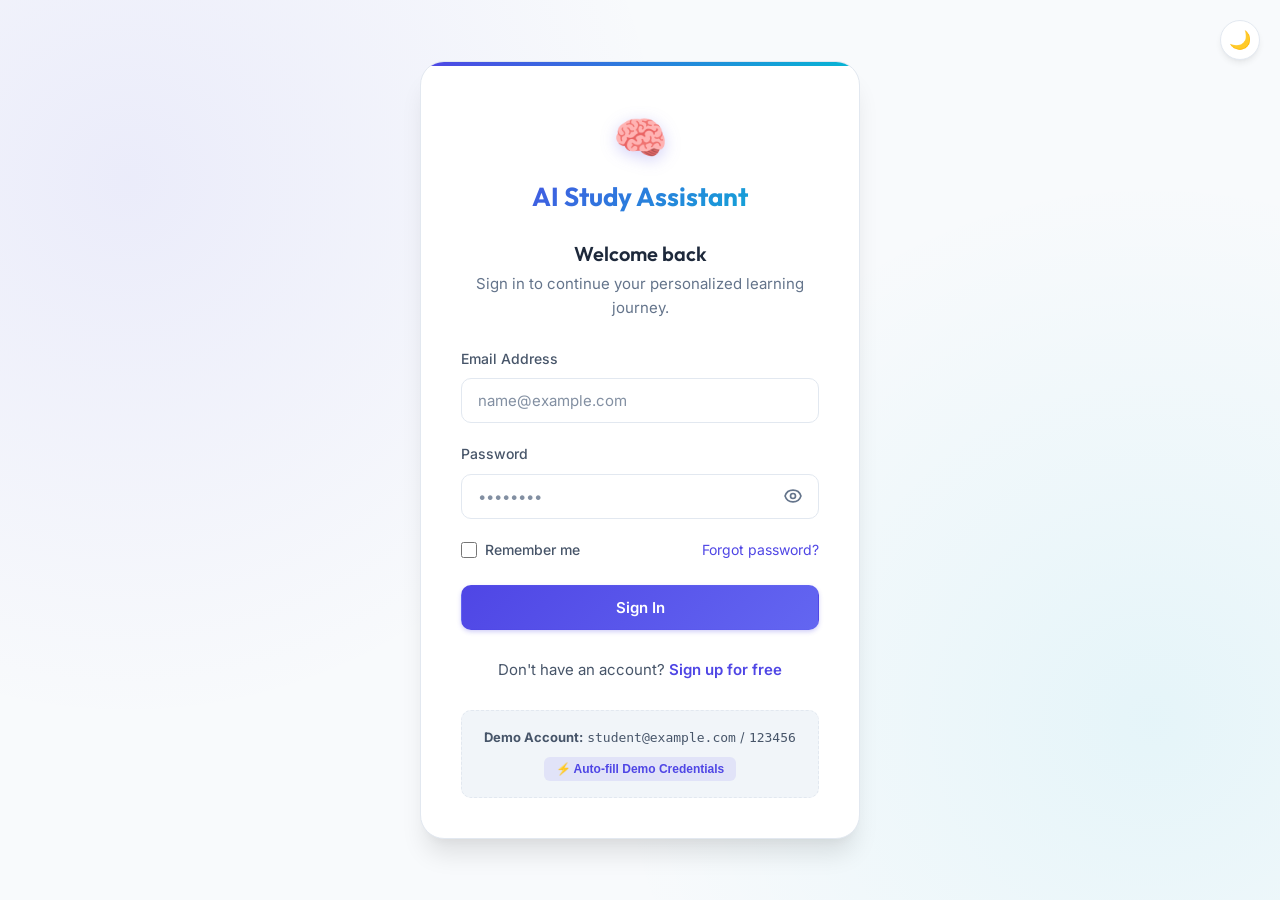
==== commit 2c4a57c6: "Add files via upload" ====
--- a/frontend/pages/dashboard.html
+++ b/frontend/pages/dashboard.html
@@ -1,644 +1,651 @@
-<!DOCTYPE html>
-<html lang="en">
-<head>
-    <meta charset="UTF-8">
-    <meta name="viewport" content="width=device-width, initial-scale=1.0">
-    <title>Dashboard - AI Study Assistant</title>
-    <meta name="description" content="AI Study Assistant Dashboard - Interactive learning, document analysis, and skill quizzes.">
-    <link rel="stylesheet" href="../css/style.css">
-    <link rel="stylesheet" href="../css/dashboard.css">
-</head>
-<body class="dashboard-body">
-
-    <!-- Mobile Sidebar Backdrop Overlay -->
-    <div id="sidebarOverlay" class="sidebar-overlay" aria-hidden="true"></div>
-
-    <!-- SIDEBAR -->
-    <aside class="sidebar" id="sidebar" aria-label="Main Navigation">
-        <div class="sidebar-header">
-            <div class="brand-side">
-                <span class="logo-icon">🧠</span>
-                <h2>Study AI</h2>
-            </div>
-            <button id="sidebarCloseBtn" class="sidebar-close-btn" aria-label="Close navigation sidebar">&times;</button>
-        </div>
-
-        <ul class="nav-links" id="sidebarNavLinks">
-            <li><a href="#welcomeSection" class="nav-link active" data-target="dashboardHome"><span class="nav-icon">🏠</span> <span>Dashboard</span></a></li>
-            <li><a href="#studentLearningSection" class="nav-link" data-target="studentLearning"><span class="nav-icon">📚</span> <span>Student Learning</span></a></li>
-            <li><a href="#pdfLearningSection" class="nav-link" data-target="pdfLearning"><span class="nav-icon">📄</span> <span>PDF Learning</span></a></li>
-            <li><a href="#skillsQuizSection" class="nav-link" data-target="skillsQuiz"><span class="nav-icon">📝</span> <span>Skills Quiz</span></a></li>
-            <li><a href="#activityAside" class="nav-link" data-target="activitySection"><span class="nav-icon">📈</span> <span>Progress & History</span></a></li>
-            <li><a href="javascript:void(0)" id="navSettingsBtn" class="nav-link"><span class="nav-icon">⚙️</span> <span>Settings</span></a></li>
-        </ul>
-
-        <div class="sidebar-footer">
-            <div class="user-quick-info">
-                <div class="avatar avatar-sm" id="sidebarAvatar">S</div>
-                <div class="user-meta">
-                    <span class="user-name" id="sidebarUserName">Student</span>
-                    <span class="user-status">🟢 Online</span>
-                </div>
-            </div>
-            <a href="javascript:void(0)" id="logoutBtn" class="logout-link">
-                <span>🚪</span> <span>Sign Out</span>
-            </a>
-        </div>
-    </aside>
-
-    <!-- MAIN CONTENT WRAPPER -->
-    <div class="main-wrapper">
-        
-        <!-- TOP NAVBAR -->
-        <header class="top-nav">
-            <div class="nav-left">
-                <button class="menu-toggle" id="menuToggle" aria-label="Open sidebar menu">
-                    <span>☰</span>
-                </button>
-                <div class="search-bar">
-                    <span class="search-icon">🔍</span>
-                    <input type="text" id="dashboardSearchInput" placeholder="Search courses, quizzes, notes..." autocomplete="off">
-                    <button id="searchClearBtn" class="search-clear-btn" style="display: none;" aria-label="Clear search">&times;</button>
-                </div>
-            </div>
-
-            <div class="nav-right">
-                <!-- Theme Toggle Button -->
-                <button id="themeToggleBtn" class="nav-icon-btn theme-toggle-btn" aria-label="Toggle Dark Mode" title="Toggle theme">
-                    <span class="theme-icon">🌙</span>
-                </button>
-
-                <!-- Notifications Dropdown -->
-                <div class="dropdown-wrapper">
-                    <button class="nav-icon-btn" id="notificationBtn" aria-label="View notifications" aria-expanded="false">
-                        <span class="bell-icon">🔔</span>
-                        <span class="badge-dot" id="unreadBadge">3</span>
-                    </button>
-
-                    <div class="dropdown-menu notification-menu" id="notificationDropdown">
-                        <div class="dropdown-header">
-                            <h4>Notifications</h4>
-                            <button class="btn-text btn-sm" id="markAllReadBtn">Mark all as read</button>
-                        </div>
-                        <ul class="notification-list" id="notificationList">
-                            <li class="unread">
-                                <div class="notif-icon">🎯</div>
-                                <div class="notif-body">
-                                    <p><strong>Streak Maintained!</strong> You completed 7 consecutive study days.</p>
-                                    <span class="notif-time">10m ago</span>
-                                </div>
-                            </li>
-                            <li class="unread">
-                                <div class="notif-icon">📄</div>
-                                <div class="notif-body">
-                                    <p><strong>AI PDF Ready:</strong> "DBMS Notes.pdf" generated 12 new flashcards.</p>
-                                    <span class="notif-time">2h ago</span>
-                                </div>
-                            </li>
-                            <li class="unread">
-                                <div class="notif-icon">💡</div>
-                                <div class="notif-body">
-                                    <p><strong>Quiz Recommended:</strong> Try the SQL assessment to level up.</p>
-                                    <span class="notif-time">1d ago</span>
-                                </div>
-                            </li>
-                        </ul>
-                    </div>
-                </div>
-
-                <!-- Profile Menu Dropdown -->
-                <div class="dropdown-wrapper">
-                    <button class="profile-menu-btn" id="profileBtn" aria-label="Open profile menu" aria-expanded="false">
-                        <div class="avatar" id="topNavAvatar">S</div>
-                        <span class="profile-name" id="topNavUserName">Student</span>
-                        <span class="chevron">▾</span>
-                    </button>
-
-                    <div class="dropdown-menu profile-dropdown" id="profileDropdown">
-                        <div class="profile-card-header">
-                            <div class="avatar avatar-lg" id="menuAvatar">S</div>
-                            <div class="profile-details">
-                                <strong id="menuUserName">Student</strong>
-                                <span id="menuUserEmail">student@example.com</span>
-                            </div>
-                        </div>
-                        <div class="dropdown-divider"></div>
-                        <ul class="dropdown-links">
-                            <li><a href="javascript:void(0)" id="profileSettingsLink"><span class="menu-ico">⚙️</span> Study Settings</a></li>
-                            <li><a href="javascript:void(0)" id="profileThemeToggle"><span class="menu-ico">🌓</span> Switch Theme</a></li>
-                        </ul>
-                        <div class="dropdown-divider"></div>
-                        <div class="dropdown-footer">
-                            <button id="menuLogoutBtn" class="btn btn-sm btn-outline btn-block" style="color: var(--danger); border-color: var(--danger);">
-                                Sign Out
-                            </button>
-                        </div>
-                    </div>
-                </div>
-            </div>
-        </header>
-
-        <!-- DASHBOARD CONTENT -->
-        <main class="dashboard-content">
-            
-            <!-- Center Column (Sections 1, 2, 3) -->
-            <div class="content-main">
-                
-                <!-- Welcome Banner -->
-                <section class="welcome-section" id="welcomeSection">
-                    <div class="welcome-text-content">
-                        <h1 id="welcomeGreeting">Welcome back, Student! 👋</h1>
-                        <p id="welcomeSubtext">You are on track with your study goals. Pick up where you left off!</p>
-                    </div>
-                    <div class="quick-action-pill">
-                        <span>🔥 <strong>7 Day Streak!</strong> Keep going</span>
-                    </div>
-                </section>
-                
-                <!-- Stats Grid -->
-                <section class="stats-grid" id="statsGrid">
-                    <div class="stat-card">
-                        <div class="stat-icon stat-purple">⏱️</div>
-                        <div class="stat-info">
-                            <h4>Study Time</h4>
-                            <div class="value" id="statStudyTime">12.5 hrs</div>
-                            <span class="stat-trend positive">↑ +2.5 hrs this week</span>
-                        </div>
-                    </div>
-                    <div class="stat-card">
-                        <div class="stat-icon stat-blue">📊</div>
-                        <div class="stat-info">
-                            <h4>Skills Learning</h4>
-                            <div class="value" id="statSkillsAvg">64%</div>
-                            <span class="stat-trend positive">↑ +5% mastered</span>
-                        </div>
-                    </div>
-                    <div class="stat-card">
-                        <div class="stat-icon stat-green">🏆</div>
-                        <div class="stat-info">
-                            <h4>Quiz Average</h4>
-                            <div class="value" id="statQuizAvg">82%</div>
-                            <span class="stat-trend positive">↑ Top 15% tier</span>
-                        </div>
-                    </div>
-                    <div class="stat-card">
-                        <div class="stat-icon stat-orange">🔥</div>
-                        <div class="stat-info">
-                            <h4>Current Streak</h4>
-                            <div class="value" id="statStreak">7 days</div>
-                            <span class="stat-trend">⚡ Personal Best</span>
-                        </div>
-                    </div>
-                </section>
-
-                <!-- SECTION 1: Student Learning -->
-                <section class="section-card" id="studentLearningSection">
-                    <div class="section-header-flex">
-                        <div>
-                            <div class="tag-badge">Core Courses</div>
-                            <h3>Student Learning Tracks</h3>
-                            <p>Structured curriculum to master modern programming languages and data systems.</p>
-                        </div>
-                        <button class="btn btn-primary" id="openCourseExplorerBtn">
-                            <span>🚀 Explore Modules</span>
-                        </button>
-                    </div>
-                    
-                    <div class="progress-list" id="courseProgressList">
-                        <div class="progress-item" data-search="python programming functions data">
-                            <div class="progress-label">
-                                <span class="course-title">🐍 Python 3.12 (Foundations & OOP)</span>
-                                <span class="course-pct">64%</span>
-                            </div>
-                            <div class="progress-track">
-                                <div class="progress-fill" style="width: 64%; background: linear-gradient(90deg, #4F46E5, #06B6D4);"></div>
-                            </div>
-                        </div>
-                        <div class="progress-item" data-search="c language memory pointers">
-                            <div class="progress-label">
-                                <span class="course-title">⚙️ C Programming (Memory & Pointers)</span>
-                                <span class="course-pct">72%</span>
-                            </div>
-                            <div class="progress-track">
-                                <div class="progress-fill" style="width: 72%; background: linear-gradient(90deg, #10B981, #06B6D4);"></div>
-                            </div>
-                        </div>
-                        <div class="progress-item" data-search="cpp c++ data structures classes algorithms">
-                            <div class="progress-label">
-                                <span class="course-title">⚡ C++ (OOP & STL Data Structures)</span>
-                                <span class="course-pct">42%</span>
-                            </div>
-                            <div class="progress-track">
-                                <div class="progress-fill" style="width: 42%; background: linear-gradient(90deg, #F59E0B, #EF4444);"></div>
-                            </div>
-                        </div>
-                        <div class="progress-item" data-search="java enterprise backend multithreading">
-                            <div class="progress-label">
-                                <span class="course-title">☕ Java Core (Multithreading & Collections)</span>
-                                <span class="course-pct">25%</span>
-                            </div>
-                            <div class="progress-track">
-                                <div class="progress-fill" style="width: 25%; background: linear-gradient(90deg, #EC4899, #8B5CF6);"></div>
-                            </div>
-                        </div>
-                        <div class="progress-item" data-search="sql database queries joins indexing schema">
-                            <div class="progress-label">
-                                <span class="course-title">🗄️ SQL & Relational Databases</span>
-                                <span class="course-pct">81%</span>
-                            </div>
-                            <div class="progress-track">
-                                <div class="progress-fill" style="width: 81%; background: linear-gradient(90deg, #10B981, #3B82F6);"></div>
-                            </div>
-                        </div>
-                    </div>
-                </section>
-
-                <!-- SECTION 2: PDF Learning -->
-                <section class="section-card" id="pdfLearningSection">
-                    <div class="section-header-flex">
-                        <div>
-                            <div class="tag-badge">AI Document Assistant</div>
-                            <h3>Learn From Your PDFs & Notes</h3>
-                            <p>Upload lecture slides, textbooks, or notes to get AI summaries, Q&A, and automatic flashcards.</p>
-                        </div>
-                        <button class="btn btn-primary" id="openPdfWorkspaceBtn">
-                            <span>📄 Open PDF Workspace</span>
-                        </button>
-                    </div>
-                    
-                    <div class="pdf-feature-grid">
-                        <div class="pdf-feature-box">
-                            <div class="feature-icon">🔍</div>
-                            <h4>Deep Semantic Analysis</h4>
-                            <p>Instant breakdown of complex formulas, code snippets, and key definitions.</p>
-                        </div>
-                        <div class="pdf-feature-box">
-                            <div class="feature-icon">💬</div>
-                            <h4>Interactive AI Q&A</h4>
-                            <p>Ask questions in plain English and receive instant answers with exact page citations.</p>
-                        </div>
-                        <div class="pdf-feature-box">
-                            <div class="feature-icon">⚡</div>
-                            <h4>Auto-Generated Quizzes</h4>
-                            <p>Turn any chapter or document section into an interactive practice quiz instantly.</p>
-                        </div>
-                    </div>
-
-                    <div class="recent-docs-bar">
-                        <span class="docs-label">Active Documents:</span>
-                        <div class="doc-chips" id="docChipsList">
-                            <button class="doc-chip active" data-doc="dbms">📄 DBMS_Unit_1_Notes.pdf</button>
-                            <button class="doc-chip" data-doc="ds">📄 Data_Structures_Guide.pdf</button>
-                            <button class="doc-chip" data-doc="python">📄 Python_Advanced_Cheatsheet.pdf</button>
-                        </div>
-                    </div>
-                </section>
-
-                <!-- SECTION 3: Skills Quiz -->
-                <section class="section-card" id="skillsQuizSection">
-                    <div class="section-header-flex">
-                        <div>
-                            <div class="tag-badge">Skill Assessments</div>
-                            <h3>Interactive Skill Quizzes</h3>
-                            <p>Assess your mastery, identify weak topics, and earn skill badges with real-time scoring.</p>
-                        </div>
-                    </div>
-                    
-                    <div class="quiz-grid" id="quizCardsGrid">
-                        <!-- Python Quiz Card -->
-                        <div class="quiz-card" data-search="python quiz programming variables functions">
-                            <div class="quiz-card-top">
-                                <span class="badge badge-medium">Medium</span>
-                                <span class="quiz-icon">🐍</span>
-                            </div>
-                            <h4>Python Core Quiz</h4>
-                            <p class="quiz-desc">Functions, decorators, slicing, and memory references.</p>
-                            <div class="quiz-meta">
-                                <span>📋 5 Questions</span>
-                                <span>🏆 Best: <strong>82%</strong></span>
-                            </div>
-                            <button class="btn btn-primary btn-block start-quiz-trigger" data-topic="python">
-                                Start Python Quiz
-                            </button>
-                        </div>
-
-                        <!-- C++ Quiz Card -->
-                        <div class="quiz-card" data-search="c++ cpp quiz pointers memory classes stl">
-                            <div class="quiz-card-top">
-                                <span class="badge badge-hard">Hard</span>
-                                <span class="quiz-icon">⚡</span>
-                            </div>
-                            <h4>C++ OOP & Memory</h4>
-                            <p class="quiz-desc">Smart pointers, templates, inheritance, and STL containers.</p>
-                            <div class="quiz-meta">
-                                <span>📋 5 Questions</span>
-                                <span>🏆 Best: <strong>60%</strong></span>
-                            </div>
-                            <button class="btn btn-primary btn-block start-quiz-trigger" data-topic="cpp">
-                                Start C++ Quiz
-                            </button>
-                        </div>
-
-                        <!-- SQL Quiz Card -->
-                        <div class="quiz-card" data-search="sql database queries joins subqueries indexing">
-                            <div class="quiz-card-top">
-                                <span class="badge badge-easy">Easy</span>
-                                <span class="quiz-icon">🗄️</span>
-                            </div>
-                            <h4>SQL & Relational DB</h4>
-                            <p class="quiz-desc">JOIN types, GROUP BY, subqueries, indexing, and ACID.</p>
-                            <div class="quiz-meta">
-                                <span>📋 5 Questions</span>
-                                <span>🏆 Best: <strong>95%</strong></span>
-                            </div>
-                            <button class="btn btn-primary btn-block start-quiz-trigger" data-topic="sql">
-                                Start SQL Quiz
-                            </button>
-                        </div>
-                    </div>
-                </section>
-
-            </div>
-
-            <!-- Right Column (History, Focus & Goals) -->
-            <aside class="content-aside" id="activityAside">
-                
-                <!-- Recent Activity Card -->
-                <section class="section-card aside-card">
-                    <div class="section-header">
-                        <h3>Recent Activity</h3>
-                        <p>Your latest learning actions</p>
-                    </div>
-                    <ul class="activity-list" id="activityList">
-                        <li class="success" data-search="python quiz score">
-                            <div class="act-details">
-                                <strong>Completed Python Quiz</strong>
-                                <span>Score: 8/10 (80%)</span>
-                            </div>
-                            <span class="act-time">1h ago</span>
-                        </li>
-                        <li class="info" data-search="cpp classes studied">
-                            <div class="act-details">
-                                <strong>Studied C++ Classes</strong>
-                                <span>Module 3: Constructors</span>
-                            </div>
-                            <span class="act-time">3h ago</span>
-                        </li>
-                        <li class="info" data-search="pdf dbms uploaded">
-                            <div class="act-details">
-                                <strong>Analyzed DBMS Notes.pdf</strong>
-                                <span>Generated 12 flashcards</span>
-                            </div>
-                            <span class="act-time">Yesterday</span>
-                        </li>
-                        <li class="info" data-search="python functions">
-                            <div class="act-details">
-                                <strong>Practiced Python Functions</strong>
-                                <span>Completed 4 exercises</span>
-                            </div>
-                            <span class="act-time">2d ago</span>
-                        </li>
-                    </ul>
-                </section>
-
-                <!-- Current Focus Card -->
-                <section class="section-card aside-card">
-                    <div class="section-header">
-                        <h3>Current Focus</h3>
-                        <p>High priority objectives</p>
-                    </div>
-                    <div class="current-topics">
-                        <div class="topic">
-                            <h5><span>🐍 Python Functions & OOP</span> <span>64%</span></h5>
-                            <div class="progress-track"><div class="progress-fill" style="width: 64%;"></div></div>
-                            <p class="topic-sub">Next: Closures & Decorators</p>
-                        </div>
-                        <div class="topic">
-                            <h5><span>⚡ C++ Memory Management</span> <span>42%</span></h5>
-                            <div class="progress-track"><div class="progress-fill" style="width: 42%; background-color: var(--warning);"></div></div>
-                            <p class="topic-sub">Next: Smart Pointers (std::unique_ptr)</p>
-                        </div>
-                    </div>
-                </section>
-
-                <!-- Daily Study Checklist -->
-                <section class="section-card aside-card">
-                    <div class="section-header">
-                        <h3>Today's Study Checklist</h3>
-                        <p>Quick micro-goals</p>
-                    </div>
-                    <div class="checklist-items" id="studyChecklist">
-                        <label class="checkbox-label check-task">
-                            <input type="checkbox" checked>
-                            <span>Complete 1 Daily Practice Quiz</span>
-                        </label>
-                        <label class="checkbox-label check-task">
-                            <input type="checkbox">
-                            <span>Review PDF Summary for DBMS</span>
-                        </label>
-                        <label class="checkbox-label check-task">
-                            <input type="checkbox">
-                            <span>Solve 2 C++ Pointer Exercises</span>
-                        </label>
-                    </div>
-                </section>
-
-            </aside>
-
-        </main>
-    </div>
-
-    <!-- ================================================================= -->
-    <!-- INTERACTIVE MODAL 1: LIVE QUIZ ENGINE -->
-    <!-- ================================================================= -->
-    <div id="quizModal" class="modal-backdrop" role="dialog" aria-modal="true" aria-labelledby="quizModalTitle">
-        <div class="modal-card modal-lg">
-            <div class="modal-header">
-                <div class="quiz-header-info">
-                    <h3 id="quizModalTitle">📝 Python Quiz</h3>
-                    <span class="quiz-timer-pill" id="quizTimer">⏱️ 02:00</span>
-                </div>
-                <button class="modal-close" id="closeQuizModal" aria-label="Close quiz">&times;</button>
-            </div>
-            
-            <div class="modal-body" id="quizModalBody">
-                <!-- Question View -->
-                <div id="quizQuestionView">
-                    <div class="quiz-meta-bar">
-                        <span id="quizQuestionCounter">Question 1 of 5</span>
-                        <span class="badge badge-medium" id="quizTopicBadge">Python</span>
-                    </div>
-                    <div class="quiz-progress-bar">
-                        <div class="quiz-progress-fill" id="quizProgressFill" style="width: 20%;"></div>
-                    </div>
-
-                    <h4 class="quiz-question-text" id="quizQuestionText">Loading question...</h4>
-
-                    <div class="quiz-options-container" id="quizOptionsContainer">
-                        <!-- Dynamic options will be rendered here -->
-                    </div>
-
-                    <div id="quizFeedbackBox" class="quiz-feedback-box" style="display: none;"></div>
-                </div>
-
-                <!-- Results View (Hidden initially) -->
-                <div id="quizResultsView" style="display: none;" class="quiz-results-container">
-                    <div class="results-score-circle">
-                        <span class="score-number" id="resultScorePct">80%</span>
-                        <span class="score-label" id="resultScoreFraction">4 / 5 Correct</span>
-                    </div>
-                    <h3 id="resultTitle">Great Job! 🎉</h3>
-                    <p id="resultFeedbackText">You demonstrated solid understanding of this topic.</p>
-                    <div class="results-stats-row">
-                        <div class="result-stat-box">
-                            <span>Accuracy</span>
-                            <strong id="resultAccuracy">80%</strong>
-                        </div>
-                        <div class="result-stat-box">
-                            <span>Time Taken</span>
-                            <strong id="resultTimeTaken">45s</strong>
-                        </div>
-                        <div class="result-stat-box">
-                            <span>Streak</span>
-                            <strong>+1 Day ⚡</strong>
-                        </div>
-                    </div>
-                </div>
-            </div>
-
-            <div class="modal-footer" id="quizModalFooter">
-                <button type="button" class="btn btn-secondary" id="quitQuizBtn">Quit</button>
-                <button type="button" class="btn btn-primary" id="quizNextBtn" disabled>Next Question →</button>
-            </div>
-        </div>
-    </div>
-
-    <!-- ================================================================= -->
-    <!-- INTERACTIVE MODAL 2: PDF AI STUDY WORKSPACE -->
-    <!-- ================================================================= -->
-    <div id="pdfModal" class="modal-backdrop" role="dialog" aria-modal="true" aria-labelledby="pdfModalTitle">
-        <div class="modal-card modal-lg">
-            <div class="modal-header">
-                <div class="pdf-modal-title">
-                    <h3 id="pdfModalTitle">📄 AI Document Study Workspace</h3>
-                    <span class="badge badge-easy">Active: DBMS_Unit_1_Notes.pdf</span>
-                </div>
-                <button class="modal-close" id="closePdfModal" aria-label="Close workspace">&times;</button>
-            </div>
-
-            <div class="modal-body pdf-workspace-layout">
-                <!-- Left: Document Context & Quick Insights -->
-                <div class="pdf-doc-panel">
-                    <div class="pdf-uploader-box" id="pdfDropZone">
-                        <span class="upload-icon">📁</span>
-                        <p><strong>Click or Drag & Drop PDF</strong></p>
-                        <small>Supported: .pdf, .docx, .txt (Max 25MB)</small>
-                        <input type="file" id="pdfFileInput" accept=".pdf,.txt,.docx" style="display: none;">
-                    </div>
-
-                    <div class="doc-summary-box">
-                        <h4>📌 Key Concepts Summary</h4>
-                        <ul class="summary-bullets" id="docSummaryBullets">
-                            <li><strong>ACID Properties:</strong> Atomicity, Consistency, Isolation, Durability.</li>
-                            <li><strong>Normalization:</strong> 1NF, 2NF, 3NF, and BCNF reduction of redundancy.</li>
-                            <li><strong>B+ Trees:</strong> Balanced indexing structure for high throughput disk IO.</li>
-                        </ul>
-                    </div>
-
-                    <div class="quick-prompt-tags">
-                        <span class="prompt-tag-label">Instant AI Actions:</span>
-                        <button class="prompt-chip" data-query="Explain ACID properties with an ATM banking transaction example">💡 Explain ACID with real example</button>
-                        <button class="prompt-chip" data-query="Generate 3 quiz questions based on this document">📝 Generate 3 flash questions</button>
-                        <button class="prompt-chip" data-query="Summarize B+ Tree indexing in 3 bullet points">⚡ Summarize B+ Trees</button>
-                    </div>
-                </div>
-
-                <!-- Right: Interactive AI Study Chat -->
-                <div class="pdf-chat-panel">
-                    <div class="chat-messages" id="pdfChatMessages">
-                        <div class="chat-msg ai-msg">
-                            <div class="msg-avatar">🤖</div>
-                            <div class="msg-content">
-                                <p>Hello! I have indexed <strong>DBMS_Unit_1_Notes.pdf</strong> (34 pages). Ask me any question, request code snippets, or ask for simple analogies!</p>
-                            </div>
-                        </div>
-                    </div>
-
-                    <form class="chat-input-row" id="pdfChatForm">
-                        <input type="text" id="pdfChatInput" placeholder="Ask AI about this document..." autocomplete="off">
-                        <button type="submit" class="btn btn-primary" id="pdfSendBtn">Ask AI</button>
-                    </form>
-                </div>
-            </div>
-        </div>
-    </div>
-
-    <!-- ================================================================= -->
-    <!-- INTERACTIVE MODAL 3: COURSE MODULES & CODE RUNNER -->
-    <!-- ================================================================= -->
-    <div id="courseModal" class="modal-backdrop" role="dialog" aria-modal="true" aria-labelledby="courseModalTitle">
-        <div class="modal-card modal-lg">
-            <div class="modal-header">
-                <h3 id="courseModalTitle">📚 Interactive Learning Modules</h3>
-                <button class="modal-close" id="closeCourseModal" aria-label="Close modules">&times;</button>
-            </div>
-            
-            <div class="modal-body course-modal-body">
-                <div class="course-track-tabs" id="courseTrackTabs">
-                    <button class="track-tab active" data-course="python">🐍 Python 3</button>
-                    <button class="track-tab" data-course="c">⚙️ C Language</button>
-                    <button class="track-tab" data-course="cpp">⚡ C++ STL</button>
-                    <button class="track-tab" data-course="sql">🗄️ SQL DB</button>
-                </div>
-
-                <div class="course-lesson-view" id="courseLessonView">
-                    <!-- Dynamically populated lesson view -->
-                </div>
-            </div>
-
-            <div class="modal-footer">
-                <button type="button" class="btn btn-secondary" id="closeCourseBtn">Done</button>
-            </div>
-        </div>
-    </div>
-
-    <!-- ================================================================= -->
-    <!-- INTERACTIVE MODAL 4: STUDY SETTINGS -->
-    <!-- ================================================================= -->
-    <div id="settingsModal" class="modal-backdrop" role="dialog" aria-modal="true" aria-labelledby="settingsModalTitle">
-        <div class="modal-card">
-            <div class="modal-header">
-                <h3 id="settingsModalTitle">⚙️ Study Settings</h3>
-                <button class="modal-close" id="closeSettingsModal" aria-label="Close settings">&times;</button>
-            </div>
-            <div class="modal-body">
-                <div class="form-group">
-                    <label for="settingsNameInput">Display Name</label>
-                    <input type="text" id="settingsNameInput" placeholder="Student Name">
-                </div>
-                <div class="form-group">
-                    <label for="settingsGoalInput">Weekly Study Target (Hours)</label>
-                    <input type="number" id="settingsGoalInput" min="1" max="50" value="15">
-                </div>
-                <div class="form-group">
-                    <label>Interface Theme</label>
-                    <div style="display: flex; gap: 0.5rem; margin-top: 0.5rem;">
-                        <button type="button" class="btn btn-secondary btn-block theme-select-btn" data-theme-val="light">☀️ Light</button>
-                        <button type="button" class="btn btn-secondary btn-block theme-select-btn" data-theme-val="dark">🌙 Dark</button>
-                    </div>
-                </div>
-            </div>
-            <div class="modal-footer">
-                <button type="button" class="btn btn-secondary" id="cancelSettingsBtn">Cancel</button>
-                <button type="button" class="btn btn-primary" id="saveSettingsBtn">Save Changes</button>
-            </div>
-        </div>
-    </div>
-
-    <!-- TOAST CONTAINER -->
-    <div id="toastContainer" class="toast-container" aria-live="polite"></div>
-
-    <script src="../js/auth.js"></script>
-    <script src="../js/dashboard.js"></script>
-</body>
-</html>
+<!DOCTYPE html>
+<html lang="en">
+<head>
+    <meta charset="UTF-8">
+    <meta name="viewport" content="width=device-width, initial-scale=1.0">
+    <title>Dashboard - AI Study Assistant</title>
+    <meta name="description" content="AI Study Assistant Dashboard - Interactive learning, document analysis, and skill quizzes.">
+    <link rel="stylesheet" href="../css/style.css">
+    <link rel="stylesheet" href="../css/dashboard.css">
+</head>
+<body class="dashboard-body">
+
+    <!-- Mobile Sidebar Backdrop Overlay -->
+    <div id="sidebarOverlay" class="sidebar-overlay" aria-hidden="true"></div>
+
+    <!-- SIDEBAR -->
+    <aside class="sidebar" id="sidebar" aria-label="Main Navigation">
+        <div class="sidebar-header">
+            <div class="brand-side">
+                <span class="logo-icon">🧠</span>
+                <h2>Study AI</h2>
+            </div>
+            <button id="sidebarCloseBtn" class="sidebar-close-btn" aria-label="Close navigation sidebar">&times;</button>
+        </div>
+
+        <ul class="nav-links" id="sidebarNavLinks">
+            <li><a href="dashboard.html" class="nav-link active"><span class="nav-icon">🏠</span> <span>Dashboard</span></a></li>
+            <li><a href="courses.html" class="nav-link"><span class="nav-icon">📚</span> <span>Student Learning</span></a></li>
+            <li><a href="pdf-workspace.html" class="nav-link"><span class="nav-icon">📄</span> <span>PDF Learning</span></a></li>
+            <li><a href="quiz.html" class="nav-link"><span class="nav-icon">📝</span> <span>Skills Quiz</span></a></li>
+            <li><a href="analytics.html" class="nav-link"><span class="nav-icon">📈</span> <span>Progress & History</span></a></li>
+            <li><a href="settings.html" class="nav-link"><span class="nav-icon">⚙️</span> <span>Settings</span></a></li>
+        </ul>
+
+        <div class="sidebar-footer">
+            <div class="user-quick-info">
+                <div class="avatar avatar-sm" id="sidebarAvatar">S</div>
+                <div class="user-meta">
+                    <span class="user-name" id="sidebarUserName">Student</span>
+                    <span class="user-status">🟢 Online</span>
+                </div>
+            </div>
+            <a href="javascript:void(0)" id="logoutBtn" class="logout-link">
+                <span>🚪</span> <span>Sign Out</span>
+            </a>
+        </div>
+    </aside>
+
+    <!-- MAIN CONTENT WRAPPER -->
+    <div class="main-wrapper">
+        
+        <!-- TOP NAVBAR -->
+        <header class="top-nav">
+            <div class="nav-left">
+                <button class="menu-toggle" id="menuToggle" aria-label="Open sidebar menu">
+                    <span>☰</span>
+                </button>
+                <div class="search-bar">
+                    <span class="search-icon">🔍</span>
+                    <input type="text" id="dashboardSearchInput" placeholder="Search courses, quizzes, notes..." autocomplete="off">
+                    <button id="searchClearBtn" class="search-clear-btn" style="display: none;" aria-label="Clear search">&times;</button>
+                </div>
+            </div>
+
+            <div class="nav-right">
+                <!-- Backend Connection Status Pill -->
+                <div class="backend-status-badge" id="backendStatusBadge" title="Backend Server Status">
+                    <span class="status-dot"></span>
+                    <span id="backendStatusText">Backend Online</span>
+                </div>
+
+                <!-- Theme Toggle Button -->
+                <button id="themeToggleBtn" class="nav-icon-btn theme-toggle-btn" aria-label="Toggle Dark Mode" title="Toggle theme">
+                    <span class="theme-icon">🌙</span>
+                </button>
+
+                <!-- Notifications Dropdown -->
+                <div class="dropdown-wrapper">
+                    <button class="nav-icon-btn" id="notificationBtn" aria-label="View notifications" aria-expanded="false">
+                        <span class="bell-icon">🔔</span>
+                        <span class="badge-dot" id="unreadBadge">3</span>
+                    </button>
+
+                    <div class="dropdown-menu notification-menu" id="notificationDropdown">
+                        <div class="dropdown-header">
+                            <h4>Notifications</h4>
+                            <button class="btn-text btn-sm" id="markAllReadBtn">Mark all as read</button>
+                        </div>
+                        <ul class="notification-list" id="notificationList">
+                            <li class="unread">
+                                <div class="notif-icon">🎯</div>
+                                <div class="notif-body">
+                                    <p><strong>Streak Maintained!</strong> You completed 7 consecutive study days.</p>
+                                    <span class="notif-time">10m ago</span>
+                                </div>
+                            </li>
+                            <li class="unread">
+                                <div class="notif-icon">📄</div>
+                                <div class="notif-body">
+                                    <p><strong>AI PDF Ready:</strong> "DBMS Notes.pdf" generated 12 new flashcards.</p>
+                                    <span class="notif-time">2h ago</span>
+                                </div>
+                            </li>
+                            <li class="unread">
+                                <div class="notif-icon">💡</div>
+                                <div class="notif-body">
+                                    <p><strong>Quiz Recommended:</strong> Try the SQL assessment to level up.</p>
+                                    <span class="notif-time">1d ago</span>
+                                </div>
+                            </li>
+                        </ul>
+                    </div>
+                </div>
+
+                <!-- Profile Menu Dropdown -->
+                <div class="dropdown-wrapper">
+                    <button class="profile-menu-btn" id="profileBtn" aria-label="Open profile menu" aria-expanded="false">
+                        <div class="avatar" id="topNavAvatar">S</div>
+                        <span class="profile-name" id="topNavUserName">Student</span>
+                        <span class="chevron">▾</span>
+                    </button>
+
+                    <div class="dropdown-menu profile-dropdown" id="profileDropdown">
+                        <div class="profile-card-header">
+                            <div class="avatar avatar-lg" id="menuAvatar">S</div>
+                            <div class="profile-details">
+                                <strong id="menuUserName">Student</strong>
+                                <span id="menuUserEmail">student@example.com</span>
+                            </div>
+                        </div>
+                        <div class="dropdown-divider"></div>
+                        <ul class="dropdown-links">
+                            <li><a href="settings.html"><span class="menu-ico">⚙️</span> Study Settings</a></li>
+                            <li><a href="javascript:void(0)" id="profileThemeToggle"><span class="menu-ico">🌓</span> Switch Theme</a></li>
+                        </ul>
+                        <div class="dropdown-divider"></div>
+                        <div class="dropdown-footer">
+                            <button id="menuLogoutBtn" class="btn btn-sm btn-outline btn-block" style="color: var(--danger); border-color: var(--danger);">
+                                Sign Out
+                            </button>
+                        </div>
+                    </div>
+                </div>
+            </div>
+        </header>
+
+        <!-- DASHBOARD CONTENT -->
+        <main class="dashboard-content">
+            
+            <!-- Center Column (Sections 1, 2, 3) -->
+            <div class="content-main">
+                
+                <!-- Welcome Banner -->
+                <section class="welcome-section" id="welcomeSection">
+                    <div class="welcome-text-content">
+                        <h1 id="welcomeGreeting">Welcome back, Student! 👋</h1>
+                        <p id="welcomeSubtext">You are on track with your study goals. Pick up where you left off!</p>
+                    </div>
+                    <div class="quick-action-pill">
+                        <span>🔥 <strong>7 Day Streak!</strong> Keep going</span>
+                    </div>
+                </section>
+                
+                <!-- Stats Grid -->
+                <section class="stats-grid" id="statsGrid">
+                    <div class="stat-card">
+                        <div class="stat-icon stat-purple">⏱️</div>
+                        <div class="stat-info">
+                            <h4>Study Time</h4>
+                            <div class="value" id="statStudyTime">12.5 hrs</div>
+                            <span class="stat-trend positive">↑ +2.5 hrs this week</span>
+                        </div>
+                    </div>
+                    <div class="stat-card">
+                        <div class="stat-icon stat-blue">📊</div>
+                        <div class="stat-info">
+                            <h4>Skills Learning</h4>
+                            <div class="value" id="statSkillsAvg">64%</div>
+                            <span class="stat-trend positive">↑ +5% mastered</span>
+                        </div>
+                    </div>
+                    <div class="stat-card">
+                        <div class="stat-icon stat-green">🏆</div>
+                        <div class="stat-info">
+                            <h4>Quiz Average</h4>
+                            <div class="value" id="statQuizAvg">82%</div>
+                            <span class="stat-trend positive">↑ Top 15% tier</span>
+                        </div>
+                    </div>
+                    <div class="stat-card">
+                        <div class="stat-icon stat-orange">🔥</div>
+                        <div class="stat-info">
+                            <h4>Current Streak</h4>
+                            <div class="value" id="statStreak">7 days</div>
+                            <span class="stat-trend">⚡ Personal Best</span>
+                        </div>
+                    </div>
+                </section>
+
+                <!-- SECTION 1: Student Learning -->
+                <section class="section-card" id="studentLearningSection">
+                    <div class="section-header-flex">
+                        <div>
+                            <div class="tag-badge">Core Courses</div>
+                            <h3>Student Learning Tracks</h3>
+                            <p>Structured curriculum to master modern programming languages and data systems.</p>
+                        </div>
+                        <button class="btn btn-primary" id="openCourseExplorerBtn">
+                            <span>🚀 Explore Modules</span>
+                        </button>
+                    </div>
+                    
+                    <div class="progress-list" id="courseProgressList">
+                        <div class="progress-item" data-search="python programming functions data">
+                            <div class="progress-label">
+                                <span class="course-title">🐍 Python 3.12 (Foundations & OOP)</span>
+                                <span class="course-pct">64%</span>
+                            </div>
+                            <div class="progress-track">
+                                <div class="progress-fill" style="width: 64%; background: linear-gradient(90deg, #4F46E5, #06B6D4);"></div>
+                            </div>
+                        </div>
+                        <div class="progress-item" data-search="c language memory pointers">
+                            <div class="progress-label">
+                                <span class="course-title">⚙️ C Programming (Memory & Pointers)</span>
+                                <span class="course-pct">72%</span>
+                            </div>
+                            <div class="progress-track">
+                                <div class="progress-fill" style="width: 72%; background: linear-gradient(90deg, #10B981, #06B6D4);"></div>
+                            </div>
+                        </div>
+                        <div class="progress-item" data-search="cpp c++ data structures classes algorithms">
+                            <div class="progress-label">
+                                <span class="course-title">⚡ C++ (OOP & STL Data Structures)</span>
+                                <span class="course-pct">42%</span>
+                            </div>
+                            <div class="progress-track">
+                                <div class="progress-fill" style="width: 42%; background: linear-gradient(90deg, #F59E0B, #EF4444);"></div>
+                            </div>
+                        </div>
+                        <div class="progress-item" data-search="java enterprise backend multithreading">
+                            <div class="progress-label">
+                                <span class="course-title">☕ Java Core (Multithreading & Collections)</span>
+                                <span class="course-pct">25%</span>
+                            </div>
+                            <div class="progress-track">
+                                <div class="progress-fill" style="width: 25%; background: linear-gradient(90deg, #EC4899, #8B5CF6);"></div>
+                            </div>
+                        </div>
+                        <div class="progress-item" data-search="sql database queries joins indexing schema">
+                            <div class="progress-label">
+                                <span class="course-title">🗄️ SQL & Relational Databases</span>
+                                <span class="course-pct">81%</span>
+                            </div>
+                            <div class="progress-track">
+                                <div class="progress-fill" style="width: 81%; background: linear-gradient(90deg, #10B981, #3B82F6);"></div>
+                            </div>
+                        </div>
+                    </div>
+                </section>
+
+                <!-- SECTION 2: PDF Learning -->
+                <section class="section-card" id="pdfLearningSection">
+                    <div class="section-header-flex">
+                        <div>
+                            <div class="tag-badge">AI Document Assistant</div>
+                            <h3>Learn From Your PDFs & Notes</h3>
+                            <p>Upload lecture slides, textbooks, or notes to get AI summaries, Q&A, and automatic flashcards.</p>
+                        </div>
+                        <button class="btn btn-primary" id="openPdfWorkspaceBtn">
+                            <span>📄 Open PDF Workspace</span>
+                        </button>
+                    </div>
+                    
+                    <div class="pdf-feature-grid">
+                        <div class="pdf-feature-box">
+                            <div class="feature-icon">🔍</div>
+                            <h4>Deep Semantic Analysis</h4>
+                            <p>Instant breakdown of complex formulas, code snippets, and key definitions.</p>
+                        </div>
+                        <div class="pdf-feature-box">
+                            <div class="feature-icon">💬</div>
+                            <h4>Interactive AI Q&A</h4>
+                            <p>Ask questions in plain English and receive instant answers with exact page citations.</p>
+                        </div>
+                        <div class="pdf-feature-box">
+                            <div class="feature-icon">⚡</div>
+                            <h4>Auto-Generated Quizzes</h4>
+                            <p>Turn any chapter or document section into an interactive practice quiz instantly.</p>
+                        </div>
+                    </div>
+
+                    <div class="recent-docs-bar">
+                        <span class="docs-label">Active Documents:</span>
+                        <div class="doc-chips" id="docChipsList">
+                            <button class="doc-chip active" data-doc="dbms">📄 DBMS_Unit_1_Notes.pdf</button>
+                            <button class="doc-chip" data-doc="ds">📄 Data_Structures_Guide.pdf</button>
+                            <button class="doc-chip" data-doc="python">📄 Python_Advanced_Cheatsheet.pdf</button>
+                        </div>
+                    </div>
+                </section>
+
+                <!-- SECTION 3: Skills Quiz -->
+                <section class="section-card" id="skillsQuizSection">
+                    <div class="section-header-flex">
+                        <div>
+                            <div class="tag-badge">Skill Assessments</div>
+                            <h3>Interactive Skill Quizzes</h3>
+                            <p>Assess your mastery, identify weak topics, and earn skill badges with real-time scoring.</p>
+                        </div>
+                    </div>
+                    
+                    <div class="quiz-grid" id="quizCardsGrid">
+                        <!-- Python Quiz Card -->
+                        <div class="quiz-card" data-search="python quiz programming variables functions">
+                            <div class="quiz-card-top">
+                                <span class="badge badge-medium">Medium</span>
+                                <span class="quiz-icon">🐍</span>
+                            </div>
+                            <h4>Python Core Quiz</h4>
+                            <p class="quiz-desc">Functions, decorators, slicing, and memory references.</p>
+                            <div class="quiz-meta">
+                                <span>📋 5 Questions</span>
+                                <span>🏆 Best: <strong>82%</strong></span>
+                            </div>
+                            <button class="btn btn-primary btn-block start-quiz-trigger" data-topic="python">
+                                Start Python Quiz
+                            </button>
+                        </div>
+
+                        <!-- C++ Quiz Card -->
+                        <div class="quiz-card" data-search="c++ cpp quiz pointers memory classes stl">
+                            <div class="quiz-card-top">
+                                <span class="badge badge-hard">Hard</span>
+                                <span class="quiz-icon">⚡</span>
+                            </div>
+                            <h4>C++ OOP & Memory</h4>
+                            <p class="quiz-desc">Smart pointers, templates, inheritance, and STL containers.</p>
+                            <div class="quiz-meta">
+                                <span>📋 5 Questions</span>
+                                <span>🏆 Best: <strong>60%</strong></span>
+                            </div>
+                            <button class="btn btn-primary btn-block start-quiz-trigger" data-topic="cpp">
+                                Start C++ Quiz
+                            </button>
+                        </div>
+
+                        <!-- SQL Quiz Card -->
+                        <div class="quiz-card" data-search="sql database queries joins subqueries indexing">
+                            <div class="quiz-card-top">
+                                <span class="badge badge-easy">Easy</span>
+                                <span class="quiz-icon">🗄️</span>
+                            </div>
+                            <h4>SQL & Relational DB</h4>
+                            <p class="quiz-desc">JOIN types, GROUP BY, subqueries, indexing, and ACID.</p>
+                            <div class="quiz-meta">
+                                <span>📋 5 Questions</span>
+                                <span>🏆 Best: <strong>95%</strong></span>
+                            </div>
+                            <button class="btn btn-primary btn-block start-quiz-trigger" data-topic="sql">
+                                Start SQL Quiz
+                            </button>
+                        </div>
+                    </div>
+                </section>
+
+            </div>
+
+            <!-- Right Column (History, Focus & Goals) -->
+            <aside class="content-aside" id="activityAside">
+                
+                <!-- Recent Activity Card -->
+                <section class="section-card aside-card">
+                    <div class="section-header">
+                        <h3>Recent Activity</h3>
+                        <p>Your latest learning actions</p>
+                    </div>
+                    <ul class="activity-list" id="activityList">
+                        <li class="success" data-search="python quiz score">
+                            <div class="act-details">
+                                <strong>Completed Python Quiz</strong>
+                                <span>Score: 8/10 (80%)</span>
+                            </div>
+                            <span class="act-time">1h ago</span>
+                        </li>
+                        <li class="info" data-search="cpp classes studied">
+                            <div class="act-details">
+                                <strong>Studied C++ Classes</strong>
+                                <span>Module 3: Constructors</span>
+                            </div>
+                            <span class="act-time">3h ago</span>
+                        </li>
+                        <li class="info" data-search="pdf dbms uploaded">
+                            <div class="act-details">
+                                <strong>Analyzed DBMS Notes.pdf</strong>
+                                <span>Generated 12 flashcards</span>
+                            </div>
+                            <span class="act-time">Yesterday</span>
+                        </li>
+                        <li class="info" data-search="python functions">
+                            <div class="act-details">
+                                <strong>Practiced Python Functions</strong>
+                                <span>Completed 4 exercises</span>
+                            </div>
+                            <span class="act-time">2d ago</span>
+                        </li>
+                    </ul>
+                </section>
+
+                <!-- Current Focus Card -->
+                <section class="section-card aside-card">
+                    <div class="section-header">
+                        <h3>Current Focus</h3>
+                        <p>High priority objectives</p>
+                    </div>
+                    <div class="current-topics">
+                        <div class="topic">
+                            <h5><span>🐍 Python Functions & OOP</span> <span>64%</span></h5>
+                            <div class="progress-track"><div class="progress-fill" style="width: 64%;"></div></div>
+                            <p class="topic-sub">Next: Closures & Decorators</p>
+                        </div>
+                        <div class="topic">
+                            <h5><span>⚡ C++ Memory Management</span> <span>42%</span></h5>
+                            <div class="progress-track"><div class="progress-fill" style="width: 42%; background-color: var(--warning);"></div></div>
+                            <p class="topic-sub">Next: Smart Pointers (std::unique_ptr)</p>
+                        </div>
+                    </div>
+                </section>
+
+                <!-- Daily Study Checklist -->
+                <section class="section-card aside-card">
+                    <div class="section-header">
+                        <h3>Today's Study Checklist</h3>
+                        <p>Quick micro-goals</p>
+                    </div>
+                    <div class="checklist-items" id="studyChecklist">
+                        <label class="checkbox-label check-task">
+                            <input type="checkbox" checked>
+                            <span>Complete 1 Daily Practice Quiz</span>
+                        </label>
+                        <label class="checkbox-label check-task">
+                            <input type="checkbox">
+                            <span>Review PDF Summary for DBMS</span>
+                        </label>
+                        <label class="checkbox-label check-task">
+                            <input type="checkbox">
+                            <span>Solve 2 C++ Pointer Exercises</span>
+                        </label>
+                    </div>
+                </section>
+
+            </aside>
+
+        </main>
+    </div>
+
+    <!-- ================================================================= -->
+    <!-- INTERACTIVE MODAL 1: LIVE QUIZ ENGINE -->
+    <!-- ================================================================= -->
+    <div id="quizModal" class="modal-backdrop" role="dialog" aria-modal="true" aria-labelledby="quizModalTitle">
+        <div class="modal-card modal-lg">
+            <div class="modal-header">
+                <div class="quiz-header-info">
+                    <h3 id="quizModalTitle">📝 Python Quiz</h3>
+                    <span class="quiz-timer-pill" id="quizTimer">⏱️ 02:00</span>
+                </div>
+                <button class="modal-close" id="closeQuizModal" aria-label="Close quiz">&times;</button>
+            </div>
+            
+            <div class="modal-body" id="quizModalBody">
+                <!-- Question View -->
+                <div id="quizQuestionView">
+                    <div class="quiz-meta-bar">
+                        <span id="quizQuestionCounter">Question 1 of 5</span>
+                        <span class="badge badge-medium" id="quizTopicBadge">Python</span>
+                    </div>
+                    <div class="quiz-progress-bar">
+                        <div class="quiz-progress-fill" id="quizProgressFill" style="width: 20%;"></div>
+                    </div>
+
+                    <h4 class="quiz-question-text" id="quizQuestionText">Loading question...</h4>
+
+                    <div class="quiz-options-container" id="quizOptionsContainer">
+                        <!-- Dynamic options will be rendered here -->
+                    </div>
+
+                    <div id="quizFeedbackBox" class="quiz-feedback-box" style="display: none;"></div>
+                </div>
+
+                <!-- Results View (Hidden initially) -->
+                <div id="quizResultsView" style="display: none;" class="quiz-results-container">
+                    <div class="results-score-circle">
+                        <span class="score-number" id="resultScorePct">80%</span>
+                        <span class="score-label" id="resultScoreFraction">4 / 5 Correct</span>
+                    </div>
+                    <h3 id="resultTitle">Great Job! 🎉</h3>
+                    <p id="resultFeedbackText">You demonstrated solid understanding of this topic.</p>
+                    <div class="results-stats-row">
+                        <div class="result-stat-box">
+                            <span>Accuracy</span>
+                            <strong id="resultAccuracy">80%</strong>
+                        </div>
+                        <div class="result-stat-box">
+                            <span>Time Taken</span>
+                            <strong id="resultTimeTaken">45s</strong>
+                        </div>
+                        <div class="result-stat-box">
+                            <span>Streak</span>
+                            <strong>+1 Day ⚡</strong>
+                        </div>
+                    </div>
+                </div>
+            </div>
+
+            <div class="modal-footer" id="quizModalFooter">
+                <button type="button" class="btn btn-secondary" id="quitQuizBtn">Quit</button>
+                <button type="button" class="btn btn-primary" id="quizNextBtn" disabled>Next Question →</button>
+            </div>
+        </div>
+    </div>
+
+    <!-- ================================================================= -->
+    <!-- INTERACTIVE MODAL 2: PDF AI STUDY WORKSPACE -->
+    <!-- ================================================================= -->
+    <div id="pdfModal" class="modal-backdrop" role="dialog" aria-modal="true" aria-labelledby="pdfModalTitle">
+        <div class="modal-card modal-lg">
+            <div class="modal-header">
+                <div class="pdf-modal-title">
+                    <h3 id="pdfModalTitle">📄 AI Document Study Workspace</h3>
+                    <span class="badge badge-easy">Active: DBMS_Unit_1_Notes.pdf</span>
+                </div>
+                <button class="modal-close" id="closePdfModal" aria-label="Close workspace">&times;</button>
+            </div>
+
+            <div class="modal-body pdf-workspace-layout">
+                <!-- Left: Document Context & Quick Insights -->
+                <div class="pdf-doc-panel">
+                    <div class="pdf-uploader-box" id="pdfDropZone">
+                        <span class="upload-icon">📁</span>
+                        <p><strong>Click or Drag & Drop PDF</strong></p>
+                        <small>Supported: .pdf, .docx, .txt (Max 25MB)</small>
+                        <input type="file" id="pdfFileInput" accept=".pdf,.txt,.docx" style="display: none;">
+                    </div>
+
+                    <div class="doc-summary-box">
+                        <h4>📌 Key Concepts Summary</h4>
+                        <ul class="summary-bullets" id="docSummaryBullets">
+                            <li><strong>ACID Properties:</strong> Atomicity, Consistency, Isolation, Durability.</li>
+                            <li><strong>Normalization:</strong> 1NF, 2NF, 3NF, and BCNF reduction of redundancy.</li>
+                            <li><strong>B+ Trees:</strong> Balanced indexing structure for high throughput disk IO.</li>
+                        </ul>
+                    </div>
+
+                    <div class="quick-prompt-tags">
+                        <span class="prompt-tag-label">Instant AI Actions:</span>
+                        <button class="prompt-chip" data-query="Explain ACID properties with an ATM banking transaction example">💡 Explain ACID with real example</button>
+                        <button class="prompt-chip" data-query="Generate 3 quiz questions based on this document">📝 Generate 3 flash questions</button>
+                        <button class="prompt-chip" data-query="Summarize B+ Tree indexing in 3 bullet points">⚡ Summarize B+ Trees</button>
+                    </div>
+                </div>
+
+                <!-- Right: Interactive AI Study Chat -->
+                <div class="pdf-chat-panel">
+                    <div class="chat-messages" id="pdfChatMessages">
+                        <div class="chat-msg ai-msg">
+                            <div class="msg-avatar">🤖</div>
+                            <div class="msg-content">
+                                <p>Hello! I have indexed <strong>DBMS_Unit_1_Notes.pdf</strong> (34 pages). Ask me any question, request code snippets, or ask for simple analogies!</p>
+                            </div>
+                        </div>
+                    </div>
+
+                    <form class="chat-input-row" id="pdfChatForm">
+                        <input type="text" id="pdfChatInput" placeholder="Ask AI about this document..." autocomplete="off">
+                        <button type="submit" class="btn btn-primary" id="pdfSendBtn">Ask AI</button>
+                    </form>
+                </div>
+            </div>
+        </div>
+    </div>
+
+    <!-- ================================================================= -->
+    <!-- INTERACTIVE MODAL 3: COURSE MODULES & CODE RUNNER -->
+    <!-- ================================================================= -->
+    <div id="courseModal" class="modal-backdrop" role="dialog" aria-modal="true" aria-labelledby="courseModalTitle">
+        <div class="modal-card modal-lg">
+            <div class="modal-header">
+                <h3 id="courseModalTitle">📚 Interactive Learning Modules</h3>
+                <button class="modal-close" id="closeCourseModal" aria-label="Close modules">&times;</button>
+            </div>
+            
+            <div class="modal-body course-modal-body">
+                <div class="course-track-tabs" id="courseTrackTabs">
+                    <button class="track-tab active" data-course="python">🐍 Python 3</button>
+                    <button class="track-tab" data-course="c">⚙️ C Language</button>
+                    <button class="track-tab" data-course="cpp">⚡ C++ STL</button>
+                    <button class="track-tab" data-course="sql">🗄️ SQL DB</button>
+                </div>
+
+                <div class="course-lesson-view" id="courseLessonView">
+                    <!-- Dynamically populated lesson view -->
+                </div>
+            </div>
+
+            <div class="modal-footer">
+                <button type="button" class="btn btn-secondary" id="closeCourseBtn">Done</button>
+            </div>
+        </div>
+    </div>
+
+    <!-- ================================================================= -->
+    <!-- INTERACTIVE MODAL 4: STUDY SETTINGS -->
+    <!-- ================================================================= -->
+    <div id="settingsModal" class="modal-backdrop" role="dialog" aria-modal="true" aria-labelledby="settingsModalTitle">
+        <div class="modal-card">
+            <div class="modal-header">
+                <h3 id="settingsModalTitle">⚙️ Study Settings</h3>
+                <button class="modal-close" id="closeSettingsModal" aria-label="Close settings">&times;</button>
+            </div>
+            <div class="modal-body">
+                <div class="form-group">
+                    <label for="settingsNameInput">Display Name</label>
+                    <input type="text" id="settingsNameInput" placeholder="Student Name">
+                </div>
+                <div class="form-group">
+                    <label for="settingsGoalInput">Weekly Study Target (Hours)</label>
+                    <input type="number" id="settingsGoalInput" min="1" max="50" value="15">
+                </div>
+                <div class="form-group">
+                    <label>Interface Theme</label>
+                    <div style="display: flex; gap: 0.5rem; margin-top: 0.5rem;">
+                        <button type="button" class="btn btn-secondary btn-block theme-select-btn" data-theme-val="light">☀️ Light</button>
+                        <button type="button" class="btn btn-secondary btn-block theme-select-btn" data-theme-val="dark">🌙 Dark</button>
+                    </div>
+                </div>
+            </div>
+            <div class="modal-footer">
+                <button type="button" class="btn btn-secondary" id="cancelSettingsBtn">Cancel</button>
+                <button type="button" class="btn btn-primary" id="saveSettingsBtn">Save Changes</button>
+            </div>
+        </div>
+    </div>
+
+    <!-- TOAST CONTAINER -->
+    <div id="toastContainer" class="toast-container" aria-live="polite"></div>
+
+    <script src="../js/api.js"></script>
+    <script src="../js/auth.js"></script>
+    <script src="../js/dashboard.js"></script>
+</body>
+</html>
--- a/frontend/css/style.css
+++ b/frontend/css/style.css
@@ -1,208 +1,657 @@
-/* --- VARIABLES --- */
-:root {
-    --primary: #4F46E5;
-    --primary-hover: #4338ca;
-    --dark: #111827;
-    --text-muted: #6B7280;
-    --bg: #F5F7FB;
-    --card: #FFFFFF;
-    --success: #16A34A;
-    --warning: #F59E0B;
-    --danger: #DC2626;
-    --border: #E5E7EB;
-    
-    --radius-md: 8px;
-    --radius-lg: 12px;
-    --shadow-sm: 0 1px 2px 0 rgba(0, 0, 0, 0.05);
-    --shadow-md: 0 4px 6px -1px rgba(0, 0, 0, 0.1), 0 2px 4px -1px rgba(0, 0, 0, 0.06);
-    
-    --font-family: 'Segoe UI', system-ui, -apple-system, sans-serif;
-}
-
-/* --- RESET --- */
-* {
-    margin: 0;
-    padding: 0;
-    box-sizing: border-box;
-}
-
-body {
-    font-family: var(--font-family);
-    background-color: var(--bg);
-    color: var(--dark);
-    line-height: 1.5;
-}
-
-a {
-    color: var(--primary);
-    text-decoration: none;
-    transition: color 0.2s;
-}
-
-a:hover {
-    color: var(--primary-hover);
-}
-
-/* --- BUTTONS --- */
-.btn {
-    display: inline-flex;
-    align-items: center;
-    justify-content: center;
-    padding: 0.75rem 1.5rem;
-    font-weight: 500;
-    border-radius: var(--radius-md);
-    border: none;
-    cursor: pointer;
-    transition: all 0.2s;
-    font-size: 1rem;
-}
-
-.btn-primary {
-    background-color: var(--primary);
-    color: white;
-}
-
-.btn-primary:hover {
-    background-color: var(--primary-hover);
-}
-
-.btn-block {
-    width: 100%;
-}
-
-.btn-text {
-    background: none;
-    border: none;
-    color: var(--text-muted);
-    cursor: pointer;
-    font-size: 0.875rem;
-}
-
-.btn-text:hover {
-    color: var(--dark);
-}
-
-/* --- FORMS --- */
-.form-group {
-    margin-bottom: 1.25rem;
-}
-
-label {
-    display: block;
-    font-size: 0.875rem;
-    font-weight: 500;
-    margin-bottom: 0.5rem;
-}
-
-input[type="email"],
-input[type="password"],
-input[type="text"] {
-    width: 100%;
-    padding: 0.75rem 1rem;
-    border: 1px solid var(--border);
-    border-radius: var(--radius-md);
-    font-size: 1rem;
-    outline: none;
-    transition: border-color 0.2s;
-}
-
-input:focus {
-    border-color: var(--primary);
-    box-shadow: 0 0 0 3px rgba(79, 70, 229, 0.1);
-}
-
-.password-wrapper {
-    position: relative;
-}
-
-.password-wrapper button {
-    position: absolute;
-    right: 1rem;
-    top: 50%;
-    transform: translateY(-50%);
-}
-
-.form-options {
-    display: flex;
-    justify-content: space-between;
-    align-items: center;
-    margin-bottom: 1.5rem;
-    font-size: 0.875rem;
-}
-
-.remember-me {
-    display: flex;
-    align-items: center;
-    gap: 0.5rem;
-    margin-bottom: 0;
-}
-
-/* --- LOGIN PAGE SPECIFIC --- */
-.login-body {
-    display: flex;
-    justify-content: center;
-    align-items: center;
-    min-height: 100vh;
-    padding: 1rem;
-}
-
-.login-card {
-    background-color: var(--card);
-    width: 100%;
-    max-width: 400px;
-    padding: 2.5rem;
-    border-radius: var(--radius-lg);
-    box-shadow: var(--shadow-md);
-}
-
-.brand {
-    text-align: center;
-    margin-bottom: 2rem;
-}
-
-.brand .logo-icon {
-    font-size: 2.5rem;
-    display: block;
-    margin-bottom: 0.5rem;
-}
-
-.brand h2 {
-    font-size: 1.5rem;
-    font-weight: 600;
-}
-
-.welcome-text {
-    margin-bottom: 2rem;
-    text-align: center;
-}
-
-.welcome-text p {
-    color: var(--text-muted);
-    font-size: 0.875rem;
-}
-
-.error-message {
-    background-color: #FEE2E2;
-    color: var(--danger);
-    padding: 0.75rem;
-    border-radius: var(--radius-md);
-    font-size: 0.875rem;
-    margin-bottom: 1rem;
-    text-align: center;
-    border: 1px solid #F87171;
-}
-
-.signup-prompt {
-    text-align: center;
-    margin-top: 1.5rem;
-    font-size: 0.875rem;
-    color: var(--text-muted);
-}
-
-.demo-notice {
-    margin-top: 2rem;
-    padding-top: 1rem;
-    border-top: 1px solid var(--border);
-    text-align: center;
-    color: var(--text-muted);
-}+@import url('https://fonts.googleapis.com/css2?family=Inter:wght@300;400;500;600;700&family=Outfit:wght@400;500;600;700;800&display=swap');
+
+/* --- CSS VARIABLES & THEME TOKENS --- */
+:root {
+    /* Color Palette - Light Theme */
+    --primary: #4F46E5;
+    --primary-hover: #4338CA;
+    --primary-light: rgba(79, 70, 229, 0.1);
+    --primary-glow: rgba(79, 70, 229, 0.25);
+    
+    --secondary: #06B6D4;
+    --secondary-hover: #0891B2;
+    
+    --dark: #0F172A;
+    --text-primary: #1E293B;
+    --text-secondary: #475569;
+    --text-muted: #64748B;
+    
+    --bg: #F8FAFC;
+    --bg-secondary: #F1F5F9;
+    --card: #FFFFFF;
+    --card-hover: #F8FAFC;
+    --border: #E2E8F0;
+    --border-focus: #818CF8;
+    
+    --success: #10B981;
+    --success-bg: #ECFDF5;
+    --warning: #F59E0B;
+    --warning-bg: #FFFBEB;
+    --danger: #EF4444;
+    --danger-bg: #FEF2F2;
+    --info: #3B82F6;
+    --info-bg: #EFF6FF;
+    
+    /* Radii & Shadows */
+    --radius-sm: 6px;
+    --radius-md: 10px;
+    --radius-lg: 16px;
+    --radius-xl: 24px;
+    --radius-full: 9999px;
+    
+    --shadow-sm: 0 1px 2px 0 rgba(0, 0, 0, 0.05);
+    --shadow-md: 0 4px 6px -1px rgba(0, 0, 0, 0.07), 0 2px 4px -2px rgba(0, 0, 0, 0.05);
+    --shadow-lg: 0 10px 15px -3px rgba(0, 0, 0, 0.08), 0 4px 6px -4px rgba(0, 0, 0, 0.04);
+    --shadow-xl: 0 20px 25px -5px rgba(0, 0, 0, 0.1), 0 8px 10px -6px rgba(0, 0, 0, 0.04);
+    --shadow-glow: 0 0 20px rgba(79, 70, 229, 0.35);
+
+    --font-heading: 'Outfit', sans-serif;
+    --font-body: 'Inter', system-ui, -apple-system, sans-serif;
+
+    --transition: all 0.25s cubic-bezier(0.4, 0, 0.2, 1);
+}
+
+/* Dark Theme Overrides */
+[data-theme="dark"] {
+    --dark: #F8FAFC;
+    --text-primary: #F1F5F9;
+    --text-secondary: #CBD5E1;
+    --text-muted: #94A3B8;
+    
+    --bg: #0B0F19;
+    --bg-secondary: #131A2A;
+    --card: #182234;
+    --card-hover: #1E2B42;
+    --border: #2A374E;
+    --border-focus: #6366F1;
+    
+    --primary-light: rgba(99, 102, 241, 0.15);
+    --primary-glow: rgba(99, 102, 241, 0.4);
+    
+    --success-bg: rgba(16, 185, 129, 0.15);
+    --warning-bg: rgba(245, 158, 11, 0.15);
+    --danger-bg: rgba(239, 68, 68, 0.15);
+    --info-bg: rgba(59, 130, 246, 0.15);
+    
+    --shadow-sm: 0 1px 2px 0 rgba(0, 0, 0, 0.3);
+    --shadow-md: 0 4px 6px -1px rgba(0, 0, 0, 0.4);
+    --shadow-lg: 0 10px 15px -3px rgba(0, 0, 0, 0.5);
+    --shadow-xl: 0 20px 25px -5px rgba(0, 0, 0, 0.6);
+}
+
+/* --- BASE RESET --- */
+*, *::before, *::after {
+    margin: 0;
+    padding: 0;
+    box-sizing: border-box;
+}
+
+html {
+    scroll-behavior: smooth;
+}
+
+body {
+    font-family: var(--font-body);
+    background-color: var(--bg);
+    color: var(--text-primary);
+    line-height: 1.6;
+    transition: background-color 0.3s ease, color 0.3s ease;
+    -webkit-font-smoothing: antialiased;
+}
+
+h1, h2, h3, h4, h5, h6 {
+    font-family: var(--font-heading);
+    color: var(--text-primary);
+    font-weight: 600;
+    line-height: 1.25;
+}
+
+a {
+    color: var(--primary);
+    text-decoration: none;
+    transition: var(--transition);
+}
+
+a:hover {
+    color: var(--primary-hover);
+}
+
+/* --- BUTTONS --- */
+.btn {
+    display: inline-flex;
+    align-items: center;
+    justify-content: center;
+    gap: 0.5rem;
+    padding: 0.75rem 1.5rem;
+    font-family: var(--font-body);
+    font-weight: 600;
+    font-size: 0.9375rem;
+    border-radius: var(--radius-md);
+    border: 1px solid transparent;
+    cursor: pointer;
+    transition: var(--transition);
+    text-align: center;
+    white-space: nowrap;
+}
+
+.btn-primary {
+    background: linear-gradient(135deg, var(--primary), #6366F1);
+    color: #FFFFFF;
+    box-shadow: 0 2px 4px var(--primary-glow);
+}
+
+.btn-primary:hover {
+    background: linear-gradient(135deg, var(--primary-hover), #4F46E5);
+    box-shadow: 0 4px 12px var(--primary-glow);
+    transform: translateY(-1px);
+}
+
+.btn-primary:active {
+    transform: translateY(0);
+}
+
+.btn-secondary {
+    background-color: var(--bg-secondary);
+    color: var(--text-primary);
+    border-color: var(--border);
+}
+
+.btn-secondary:hover {
+    background-color: var(--border);
+    color: var(--dark);
+}
+
+.btn-outline {
+    background-color: transparent;
+    border-color: var(--primary);
+    color: var(--primary);
+}
+
+.btn-outline:hover {
+    background-color: var(--primary-light);
+}
+
+.btn-danger {
+    background-color: var(--danger);
+    color: #FFFFFF;
+}
+
+.btn-danger:hover {
+    background-color: #DC2626;
+}
+
+.btn-block {
+    width: 100%;
+}
+
+.btn-sm {
+    padding: 0.4rem 0.8rem;
+    font-size: 0.8125rem;
+    border-radius: var(--radius-sm);
+}
+
+.btn-text {
+    background: none;
+    border: none;
+    color: var(--text-muted);
+    cursor: pointer;
+    font-size: 0.875rem;
+    font-weight: 500;
+    padding: 0.25rem 0.5rem;
+    border-radius: var(--radius-sm);
+    transition: var(--transition);
+}
+
+.btn-text:hover {
+    color: var(--primary);
+    background-color: var(--primary-light);
+}
+
+/* --- FORMS & INPUTS --- */
+.form-group {
+    margin-bottom: 1.25rem;
+    text-align: left;
+}
+
+label {
+    display: block;
+    font-size: 0.875rem;
+    font-weight: 500;
+    color: var(--text-secondary);
+    margin-bottom: 0.5rem;
+}
+
+input[type="email"],
+input[type="password"],
+input[type="text"],
+input[type="number"],
+select,
+textarea {
+    width: 100%;
+    padding: 0.75rem 1rem;
+    border: 1.5px solid var(--border);
+    border-radius: var(--radius-md);
+    background-color: var(--card);
+    color: var(--text-primary);
+    font-family: var(--font-body);
+    font-size: 0.9375rem;
+    outline: none;
+    transition: var(--transition);
+}
+
+input:focus,
+select:focus,
+textarea:focus {
+    border-color: var(--border-focus);
+    box-shadow: 0 0 0 4px var(--primary-light);
+}
+
+input::placeholder,
+textarea::placeholder {
+    color: var(--text-muted);
+    opacity: 0.8;
+}
+
+.password-wrapper {
+    position: relative;
+    display: flex;
+    align-items: center;
+}
+
+.password-wrapper input {
+    padding-right: 3rem;
+}
+
+.password-toggle-btn {
+    position: absolute;
+    right: 0.75rem;
+    background: none;
+    border: none;
+    color: var(--text-muted);
+    cursor: pointer;
+    display: flex;
+    align-items: center;
+    justify-content: center;
+    padding: 0.25rem;
+    border-radius: var(--radius-sm);
+    transition: var(--transition);
+}
+
+.password-toggle-btn:hover {
+    color: var(--primary);
+}
+
+.password-toggle-btn svg {
+    width: 20px;
+    height: 20px;
+}
+
+.form-options {
+    display: flex;
+    justify-content: space-between;
+    align-items: center;
+    margin-bottom: 1.5rem;
+    font-size: 0.875rem;
+}
+
+.checkbox-label {
+    display: flex;
+    align-items: center;
+    gap: 0.5rem;
+    margin-bottom: 0;
+    cursor: pointer;
+    user-select: none;
+    color: var(--text-secondary);
+    font-size: 0.875rem;
+}
+
+.checkbox-label input[type="checkbox"] {
+    accent-color: var(--primary);
+    width: 16px;
+    height: 16px;
+    cursor: pointer;
+}
+
+/* --- NOTIFICATIONS / TOASTS --- */
+.toast-container {
+    position: fixed;
+    bottom: 24px;
+    right: 24px;
+    z-index: 10000;
+    display: flex;
+    flex-direction: column;
+    gap: 10px;
+    pointer-events: none;
+}
+
+.toast {
+    background: var(--card);
+    color: var(--text-primary);
+    border: 1px solid var(--border);
+    box-shadow: var(--shadow-xl);
+    padding: 1rem 1.25rem;
+    border-radius: var(--radius-md);
+    display: flex;
+    align-items: center;
+    gap: 0.75rem;
+    font-size: 0.875rem;
+    min-width: 280px;
+    max-width: 420px;
+    pointer-events: auto;
+    animation: toastSlideIn 0.3s cubic-bezier(0.16, 1, 0.3, 1) forwards;
+    transition: transform 0.2s ease, opacity 0.2s ease;
+}
+
+.toast.toast-success {
+    border-left: 4px solid var(--success);
+}
+
+.toast.toast-error {
+    border-left: 4px solid var(--danger);
+}
+
+.toast.toast-info {
+    border-left: 4px solid var(--info);
+}
+
+@keyframes toastSlideIn {
+    from {
+        opacity: 0;
+        transform: translateY(20px) scale(0.95);
+    }
+    to {
+        opacity: 1;
+        transform: translateY(0) scale(1);
+    }
+}
+
+/* --- MODALS --- */
+.modal-backdrop {
+    position: fixed;
+    top: 0;
+    left: 0;
+    width: 100vw;
+    height: 100vh;
+    background: rgba(15, 23, 42, 0.65);
+    backdrop-filter: blur(6px);
+    z-index: 1000;
+    display: none;
+    align-items: center;
+    justify-content: center;
+    padding: 1.5rem;
+    animation: fadeIn 0.2s ease;
+}
+
+.modal-backdrop.active {
+    display: flex;
+}
+
+.modal-card {
+    background: var(--card);
+    border: 1px solid var(--border);
+    border-radius: var(--radius-lg);
+    box-shadow: var(--shadow-xl);
+    width: 100%;
+    max-width: 560px;
+    max-height: 90vh;
+    display: flex;
+    flex-direction: column;
+    overflow: hidden;
+    animation: modalPop 0.25s cubic-bezier(0.16, 1, 0.3, 1);
+}
+
+.modal-card.modal-lg {
+    max-width: 820px;
+}
+
+.modal-header {
+    padding: 1.25rem 1.5rem;
+    border-bottom: 1px solid var(--border);
+    display: flex;
+    justify-content: space-between;
+    align-items: center;
+}
+
+.modal-header h3 {
+    font-size: 1.25rem;
+    display: flex;
+    align-items: center;
+    gap: 0.5rem;
+}
+
+.modal-close {
+    background: none;
+    border: none;
+    font-size: 1.25rem;
+    color: var(--text-muted);
+    cursor: pointer;
+    width: 32px;
+    height: 32px;
+    display: flex;
+    align-items: center;
+    justify-content: center;
+    border-radius: var(--radius-sm);
+    transition: var(--transition);
+}
+
+.modal-close:hover {
+    color: var(--text-primary);
+    background-color: var(--bg-secondary);
+}
+
+.modal-body {
+    padding: 1.5rem;
+    overflow-y: auto;
+}
+
+.modal-footer {
+    padding: 1rem 1.5rem;
+    border-top: 1px solid var(--border);
+    display: flex;
+    justify-content: flex-end;
+    gap: 0.75rem;
+    background: var(--bg-secondary);
+}
+
+@keyframes fadeIn {
+    from { opacity: 0; }
+    to { opacity: 1; }
+}
+
+@keyframes modalPop {
+    from {
+        opacity: 0;
+        transform: scale(0.95) translateY(10px);
+    }
+    to {
+        opacity: 1;
+        transform: scale(1) translateY(0);
+    }
+}
+
+/* --- LOGIN PAGE STYLING --- */
+.login-body {
+    display: flex;
+    justify-content: center;
+    align-items: center;
+    min-height: 100vh;
+    padding: 1.5rem;
+    background: radial-gradient(circle at 10% 20%, rgba(79, 70, 229, 0.08) 0%, transparent 40%),
+                radial-gradient(circle at 90% 80%, rgba(6, 182, 212, 0.08) 0%, transparent 40%),
+                var(--bg);
+}
+
+.login-container {
+    width: 100%;
+    max-width: 440px;
+}
+
+.login-card {
+    background-color: var(--card);
+    border: 1px solid var(--border);
+    border-radius: var(--radius-xl);
+    padding: 2.5rem;
+    box-shadow: var(--shadow-xl);
+    position: relative;
+    overflow: hidden;
+}
+
+.login-card::before {
+    content: "";
+    position: absolute;
+    top: 0;
+    left: 0;
+    right: 0;
+    height: 4px;
+    background: linear-gradient(90deg, var(--primary), var(--secondary));
+}
+
+.brand {
+    text-align: center;
+    margin-bottom: 1.75rem;
+}
+
+.brand .logo-icon {
+    font-size: 2.75rem;
+    display: inline-block;
+    filter: drop-shadow(0 4px 8px var(--primary-glow));
+    margin-bottom: 0.5rem;
+    animation: bounceSlow 3s infinite ease-in-out;
+}
+
+@keyframes bounceSlow {
+    0%, 100% { transform: translateY(0); }
+    50% { transform: translateY(-6px); }
+}
+
+.brand h2 {
+    font-size: 1.625rem;
+    font-weight: 700;
+    background: linear-gradient(135deg, var(--primary), var(--secondary));
+    -webkit-background-clip: text;
+    -webkit-text-fill-color: transparent;
+}
+
+.welcome-text {
+    margin-bottom: 1.75rem;
+    text-align: center;
+}
+
+.welcome-text h3 {
+    font-size: 1.25rem;
+    margin-bottom: 0.35rem;
+}
+
+.welcome-text p {
+    color: var(--text-muted);
+    font-size: 0.9375rem;
+}
+
+.error-message {
+    background-color: var(--danger-bg);
+    color: var(--danger);
+    padding: 0.875rem 1rem;
+    border-radius: var(--radius-md);
+    font-size: 0.875rem;
+    margin-bottom: 1.25rem;
+    display: flex;
+    align-items: center;
+    gap: 0.5rem;
+    border: 1px solid rgba(239, 68, 68, 0.3);
+    animation: shake 0.35s ease;
+}
+
+@keyframes shake {
+    0%, 100% { transform: translateX(0); }
+    20%, 60% { transform: translateX(-4px); }
+    40%, 80% { transform: translateX(4px); }
+}
+
+.signup-prompt {
+    text-align: center;
+    margin-top: 1.75rem;
+    font-size: 0.9375rem;
+    color: var(--text-secondary);
+}
+
+.signup-prompt a {
+    font-weight: 600;
+}
+
+.demo-notice {
+    margin-top: 1.75rem;
+    padding: 1rem;
+    background: var(--bg-secondary);
+    border: 1px dashed var(--border);
+    border-radius: var(--radius-md);
+    text-align: center;
+    font-size: 0.8125rem;
+    color: var(--text-secondary);
+}
+
+.demo-fill-btn {
+    margin-top: 0.5rem;
+    display: inline-block;
+    padding: 0.3rem 0.75rem;
+    font-size: 0.75rem;
+    background: var(--primary-light);
+    color: var(--primary);
+    border-radius: var(--radius-sm);
+    font-weight: 600;
+    cursor: pointer;
+    border: none;
+    transition: var(--transition);
+}
+
+.demo-fill-btn:hover {
+    background: var(--primary);
+    color: #FFFFFF;
+}
+
+.theme-toggle-fixed {
+    position: fixed;
+    top: 20px;
+    right: 20px;
+    background: var(--card);
+    border: 1px solid var(--border);
+    box-shadow: var(--shadow-md);
+    width: 40px;
+    height: 40px;
+    border-radius: 50%;
+    display: flex;
+    align-items: center;
+    justify-content: center;
+    cursor: pointer;
+    color: var(--text-primary);
+    transition: var(--transition);
+    font-size: 1.125rem;
+    z-index: 100;
+}
+
+.theme-toggle-fixed:hover {
+    transform: rotate(15deg) scale(1.08);
+}
+
+/* Accessibility and small-screen polish for the authentication screens. */
+:where(button, a, input):focus-visible {
+    outline: 3px solid var(--primary, #6366f1);
+    outline-offset: 3px;
+}
+
+.error-message { overflow-wrap: anywhere; }
+
+@media (max-width: 480px) {
+    .login-container { padding: 1rem; }
+    .login-card { width: 100%; padding: 1.25rem; }
+    .modal-backdrop { padding: .5rem; }
+    .modal-card { max-width: 100%; max-height: calc(100dvh - 1rem); overflow-y: auto; }
+}
+
+@media (prefers-reduced-motion: reduce) {
+    *, *::before, *::after {
+        scroll-behavior: auto !important;
+        animation-duration: .01ms !important;
+        animation-iteration-count: 1 !important;
+        transition-duration: .01ms !important;
+    }
+}
--- a/frontend/css/dashboard.css
+++ b/frontend/css/dashboard.css
@@ -1,376 +1,1864 @@
-/* --- DASHBOARD LAYOUT --- */
-.dashboard-body {
-    display: flex;
-    min-height: 100vh;
-}
-
-/* Sidebar */
-.sidebar {
-    width: 250px;
-    background-color: var(--card);
-    border-right: 1px solid var(--border);
-    display: flex;
-    flex-direction: column;
-    position: fixed;
-    height: 100vh;
-    left: 0;
-    top: 0;
-    transition: transform 0.3s ease;
-    z-index: 100;
-}
-
-.sidebar-header {
-    padding: 1.5rem;
-    display: flex;
-    align-items: center;
-    gap: 0.75rem;
-    border-bottom: 1px solid var(--border);
-}
-
-.sidebar-header h2 {
-    font-size: 1.25rem;
-}
-
-.nav-links {
-    list-style: none;
-    padding: 1.5rem 1rem;
-    flex: 1;
-}
-
-.nav-links li {
-    margin-bottom: 0.5rem;
-}
-
-.nav-links a {
-    display: flex;
-    align-items: center;
-    padding: 0.75rem 1rem;
-    color: var(--text-muted);
-    border-radius: var(--radius-md);
-    font-weight: 500;
-}
-
-.nav-links a:hover, .nav-links a.active {
-    background-color: rgba(79, 70, 229, 0.1);
-    color: var(--primary);
-}
-
-.sidebar-footer {
-    padding: 1rem;
-    border-top: 1px solid var(--border);
-}
-
-/* Main Content Area */
-.main-wrapper {
-    flex: 1;
-    margin-left: 250px; /* Offset for fixed sidebar */
-    display: flex;
-    flex-direction: column;
-}
-
-/* Top Navbar */
-.top-nav {
-    background-color: var(--card);
-    height: 70px;
-    padding: 0 2rem;
-    display: flex;
-    justify-content: space-between;
-    align-items: center;
-    border-bottom: 1px solid var(--border);
-    position: sticky;
-    top: 0;
-    z-index: 50;
-}
-
-.nav-left {
-    display: flex;
-    align-items: center;
-    gap: 1rem;
-}
-
-.menu-toggle {
-    display: none;
-    font-size: 1.5rem;
-    background: none;
-    border: none;
-    cursor: pointer;
-}
-
-.search-bar input {
-    width: 300px;
-    padding: 0.5rem 1rem;
-    border-radius: 20px;
-    border: 1px solid var(--border);
-    background-color: var(--bg);
-}
-
-.nav-right {
-    display: flex;
-    align-items: center;
-    gap: 1.5rem;
-}
-
-.profile-menu {
-    display: flex;
-    align-items: center;
-    gap: 0.75rem;
-    font-weight: 500;
-}
-
-.avatar {
-    width: 36px;
-    height: 36px;
-    background-color: var(--primary);
-    color: white;
-    border-radius: 50%;
-    display: flex;
-    align-items: center;
-    justify-content: center;
-    font-weight: bold;
-}
-
-/* Dashboard Content Grid */
-.dashboard-content {
-    padding: 2rem;
-    display: grid;
-    grid-template-columns: 1fr 300px;
-    gap: 2rem;
-}
-
-.content-main {
-    display: flex;
-    flex-direction: column;
-    gap: 2rem;
-}
-
-/* Welcome Section */
-.welcome-section h1 {
-    font-size: 1.5rem;
-    margin-bottom: 0.25rem;
-}
-.welcome-section p {
-    color: var(--text-muted);
-}
-
-/* Stats Cards */
-.stats-grid {
-    display: grid;
-    grid-template-columns: repeat(auto-fit, minmax(150px, 1fr));
-    gap: 1rem;
-}
-
-.stat-card {
-    background-color: var(--card);
-    padding: 1.5rem;
-    border-radius: var(--radius-lg);
-    box-shadow: var(--shadow-sm);
-}
-
-.stat-card h4 {
-    color: var(--text-muted);
-    font-size: 0.875rem;
-    font-weight: 500;
-    margin-bottom: 0.5rem;
-}
-
-.stat-card .value {
-    font-size: 1.5rem;
-    font-weight: 600;
-    color: var(--dark);
-}
-
-/* Major Sections */
-.section-card {
-    background-color: var(--card);
-    padding: 1.5rem;
-    border-radius: var(--radius-lg);
-    box-shadow: var(--shadow-sm);
-}
-
-.section-header {
-    margin-bottom: 1.5rem;
-}
-
-.section-header h3 {
-    font-size: 1.25rem;
-    margin-bottom: 0.25rem;
-}
-
-.section-header p {
-    color: var(--text-muted);
-    font-size: 0.875rem;
-}
-
-/* Progress Bars (Section 1) */
-.progress-list {
-    display: flex;
-    flex-direction: column;
-    gap: 1rem;
-    margin-bottom: 1.5rem;
-}
-
-.progress-item {
-    display: flex;
-    flex-direction: column;
-    gap: 0.5rem;
-}
-
-.progress-label {
-    display: flex;
-    justify-content: space-between;
-    font-size: 0.875rem;
-    font-weight: 500;
-}
-
-.progress-track {
-    height: 8px;
-    background-color: var(--bg);
-    border-radius: 4px;
-    overflow: hidden;
-}
-
-.progress-fill {
-    height: 100%;
-    background-color: var(--primary);
-    border-radius: 4px;
-}
-
-/* PDF Features (Section 2) */
-.feature-list {
-    list-style: none;
-    margin-bottom: 1.5rem;
-}
-.feature-list li {
-    padding: 0.5rem 0;
-    display: flex;
-    align-items: center;
-    gap: 0.5rem;
-}
-.feature-list li::before {
-    content: "✓";
-    color: var(--success);
-    font-weight: bold;
-}
-
-/* Quizzes (Section 3) */
-.quiz-grid {
-    display: grid;
-    grid-template-columns: repeat(auto-fit, minmax(200px, 1fr));
-    gap: 1rem;
-}
-
-.quiz-card {
-    border: 1px solid var(--border);
-    border-radius: var(--radius-md);
-    padding: 1rem;
-}
-
-.quiz-card h4 {
-    margin-bottom: 0.5rem;
-}
-
-.quiz-card p {
-    font-size: 0.875rem;
-    color: var(--text-muted);
-    margin-bottom: 1rem;
-}
-
-.quiz-card .badge {
-    background-color: rgba(79, 70, 229, 0.1);
-    color: var(--primary);
-    padding: 0.25rem 0.5rem;
-    border-radius: 4px;
-    font-size: 0.75rem;
-    font-weight: bold;
-    display: inline-block;
-    margin-bottom: 0.5rem;
-}
-
-/* Sidebar History (Aside) */
-.content-aside {
-    display: flex;
-    flex-direction: column;
-    gap: 2rem;
-}
-
-.activity-list {
-    list-style: none;
-}
-.activity-list li {
-    padding: 0.75rem 0;
-    border-bottom: 1px solid var(--border);
-    font-size: 0.875rem;
-    display: flex;
-    align-items: flex-start;
-    gap: 0.5rem;
-}
-.activity-list li:last-child {
-    border-bottom: none;
-}
-.activity-list li.success::before {
-    content: "✓";
-    color: var(--success);
-}
-.activity-list li.info::before {
-    content: "•";
-    color: var(--primary);
-}
-
-.current-topics .topic {
-    margin-bottom: 1rem;
-    padding-bottom: 1rem;
-    border-bottom: 1px solid var(--border);
-}
-.current-topics .topic:last-child {
-    border-bottom: none;
-    margin-bottom: 0;
-    padding-bottom: 0;
-}
-.topic h5 {
-    display: flex;
-    justify-content: space-between;
-    margin-bottom: 0.25rem;
-}
-.topic p {
-    font-size: 0.875rem;
-    color: var(--text-muted);
-}
-
-/* --- RESPONSIVE DESIGN --- */
-@media (max-width: 1024px) {
-    .dashboard-content {
-        grid-template-columns: 1fr;
-    }
-}
-
-@media (max-width: 768px) {
-    .sidebar {
-        transform: translateX(-100%);
-    }
-    
-    .sidebar.active {
-        transform: translateX(0);
-    }
-    
-    .main-wrapper {
-        margin-left: 0;
-    }
-    
-    .menu-toggle {
-        display: block;
-    }
-    
-    .search-bar input {
-        width: 150px;
-    }
-}
-
-@media (max-width: 480px) {
-    .dashboard-content {
-        padding: 1rem;
-    }
-    
-    .search-bar {
-        display: none; /* Hide search on very small screens to save space */
-    }
-}+/* ==========================================================================
+   AI STUDY ASSISTANT - DASHBOARD STYLESHEET
+   ========================================================================== */
+
+/* --- LAYOUT WRAPPER --- */
+.dashboard-body {
+    display: flex;
+    min-height: 100vh;
+    background-color: var(--bg);
+    color: var(--text-primary);
+    overflow-x: hidden;
+}
+
+/* --- SIDEBAR BACKDROP OVERLAY (MOBILE) --- */
+.sidebar-overlay {
+    position: fixed;
+    top: 0;
+    left: 0;
+    width: 100vw;
+    height: 100vh;
+    background: rgba(15, 23, 42, 0.5);
+    backdrop-filter: blur(4px);
+    z-index: 190;
+    opacity: 0;
+    visibility: hidden;
+    transition: opacity 0.3s ease, visibility 0.3s ease;
+}
+
+.sidebar-overlay.active {
+    opacity: 1;
+    visibility: visible;
+}
+
+/* --- SIDEBAR --- */
+.sidebar {
+    width: 260px;
+    background-color: var(--card);
+    border-right: 1px solid var(--border);
+    display: flex;
+    flex-direction: column;
+    position: fixed;
+    height: 100vh;
+    left: 0;
+    top: 0;
+    transition: transform 0.3s cubic-bezier(0.16, 1, 0.3, 1);
+    z-index: 200;
+}
+
+.sidebar-header {
+    padding: 1.25rem 1.5rem;
+    display: flex;
+    align-items: center;
+    justify-content: space-between;
+    border-bottom: 1px solid var(--border);
+}
+
+.brand-side {
+    display: flex;
+    align-items: center;
+    gap: 0.75rem;
+}
+
+.brand-side .logo-icon {
+    font-size: 1.75rem;
+}
+
+.brand-side h2 {
+    font-size: 1.25rem;
+    font-weight: 700;
+    background: linear-gradient(135deg, var(--primary), var(--secondary));
+    -webkit-background-clip: text;
+    -webkit-text-fill-color: transparent;
+}
+
+.sidebar-close-btn {
+    display: none;
+    background: none;
+    border: none;
+    font-size: 1.5rem;
+    color: var(--text-muted);
+    cursor: pointer;
+    padding: 0.25rem;
+    border-radius: var(--radius-sm);
+}
+
+.sidebar-close-btn:hover {
+    color: var(--text-primary);
+    background-color: var(--bg-secondary);
+}
+
+.nav-links {
+    list-style: none;
+    padding: 1.25rem 0.875rem;
+    flex: 1;
+    overflow-y: auto;
+}
+
+.nav-links li {
+    margin-bottom: 0.35rem;
+}
+
+.nav-links .nav-link {
+    display: flex;
+    align-items: center;
+    gap: 0.875rem;
+    padding: 0.75rem 1rem;
+    color: var(--text-secondary);
+    border-radius: var(--radius-md);
+    font-weight: 500;
+    font-size: 0.9375rem;
+    transition: var(--transition);
+}
+
+.nav-links .nav-link .nav-icon {
+    font-size: 1.15rem;
+}
+
+.nav-links .nav-link:hover {
+    background-color: var(--primary-light);
+    color: var(--primary);
+    transform: translateX(3px);
+}
+
+.nav-links .nav-link.active {
+    background: linear-gradient(135deg, var(--primary), #6366F1);
+    color: #FFFFFF;
+    box-shadow: 0 4px 10px var(--primary-glow);
+    font-weight: 600;
+}
+
+.sidebar-footer {
+    padding: 1.25rem;
+    border-top: 1px solid var(--border);
+    display: flex;
+    flex-direction: column;
+    gap: 0.875rem;
+    background-color: var(--bg-secondary);
+}
+
+.user-quick-info {
+    display: flex;
+    align-items: center;
+    gap: 0.75rem;
+}
+
+.avatar {
+    width: 40px;
+    height: 40px;
+    background: linear-gradient(135deg, var(--primary), var(--secondary));
+    color: #FFFFFF;
+    border-radius: 50%;
+    display: flex;
+    align-items: center;
+    justify-content: center;
+    font-weight: 700;
+    font-size: 1rem;
+    box-shadow: var(--shadow-sm);
+    flex-shrink: 0;
+}
+
+.avatar-sm {
+    width: 34px;
+    height: 34px;
+    font-size: 0.875rem;
+}
+
+.avatar-lg {
+    width: 48px;
+    height: 48px;
+    font-size: 1.25rem;
+}
+
+.user-meta {
+    display: flex;
+    flex-direction: column;
+    min-width: 0;
+}
+
+.user-name {
+    font-size: 0.875rem;
+    font-weight: 600;
+    color: var(--text-primary);
+    white-space: nowrap;
+    overflow: hidden;
+    text-overflow: ellipsis;
+}
+
+.user-status {
+    font-size: 0.75rem;
+    color: var(--success);
+}
+
+.logout-link {
+    display: flex;
+    align-items: center;
+    gap: 0.5rem;
+    color: var(--danger);
+    font-size: 0.875rem;
+    font-weight: 500;
+    padding: 0.4rem 0.5rem;
+    border-radius: var(--radius-sm);
+    transition: var(--transition);
+}
+
+.logout-link:hover {
+    background-color: var(--danger-bg);
+    color: var(--danger);
+}
+
+/* --- MAIN WRAPPER & TOP NAV --- */
+.main-wrapper {
+    flex: 1;
+    margin-left: 260px;
+    display: flex;
+    flex-direction: column;
+    min-width: 0;
+}
+
+.top-nav {
+    background-color: var(--card);
+    height: 72px;
+    padding: 0 2rem;
+    display: flex;
+    justify-content: space-between;
+    align-items: center;
+    border-bottom: 1px solid var(--border);
+    position: sticky;
+    top: 0;
+    z-index: 100;
+    backdrop-filter: blur(8px);
+}
+
+.nav-left {
+    display: flex;
+    align-items: center;
+    gap: 1rem;
+    flex: 1;
+    max-width: 460px;
+}
+
+.menu-toggle {
+    display: none;
+    font-size: 1.25rem;
+    background: var(--bg-secondary);
+    border: 1px solid var(--border);
+    color: var(--text-primary);
+    border-radius: var(--radius-md);
+    width: 40px;
+    height: 40px;
+    align-items: center;
+    justify-content: center;
+    cursor: pointer;
+    transition: var(--transition);
+}
+
+.menu-toggle:hover {
+    background-color: var(--primary-light);
+    color: var(--primary);
+}
+
+.search-bar {
+    position: relative;
+    display: flex;
+    align-items: center;
+    width: 100%;
+}
+
+.search-bar .search-icon {
+    position: absolute;
+    left: 1rem;
+    color: var(--text-muted);
+    pointer-events: none;
+    font-size: 0.875rem;
+}
+
+.search-bar input {
+    width: 100%;
+    padding: 0.65rem 2.5rem 0.65rem 2.6rem;
+    border-radius: var(--radius-full);
+    border: 1px solid var(--border);
+    background-color: var(--bg-secondary);
+    font-size: 0.875rem;
+    transition: var(--transition);
+}
+
+.search-bar input:focus {
+    background-color: var(--card);
+    border-color: var(--border-focus);
+    box-shadow: 0 0 0 3px var(--primary-light);
+}
+
+.search-clear-btn {
+    position: absolute;
+    right: 0.75rem;
+    background: none;
+    border: none;
+    font-size: 1.15rem;
+    color: var(--text-muted);
+    cursor: pointer;
+    padding: 0.2rem 0.4rem;
+}
+
+.nav-right {
+    display: flex;
+    align-items: center;
+    gap: 1rem;
+}
+
+.nav-icon-btn {
+    position: relative;
+    background: var(--bg-secondary);
+    border: 1px solid var(--border);
+    color: var(--text-primary);
+    width: 40px;
+    height: 40px;
+    border-radius: 50%;
+    display: flex;
+    align-items: center;
+    justify-content: center;
+    cursor: pointer;
+    font-size: 1.125rem;
+    transition: var(--transition);
+}
+
+.nav-icon-btn:hover {
+    background-color: var(--primary-light);
+    border-color: var(--primary);
+    transform: scale(1.05);
+}
+
+.badge-dot {
+    position: absolute;
+    top: -4px;
+    right: -4px;
+    background-color: var(--danger);
+    color: #FFFFFF;
+    font-size: 0.6875rem;
+    font-weight: 700;
+    min-width: 18px;
+    height: 18px;
+    border-radius: 9px;
+    display: flex;
+    align-items: center;
+    justify-content: center;
+    padding: 0 4px;
+    border: 2px solid var(--card);
+}
+
+/* --- DROPDOWNS --- */
+.dropdown-wrapper {
+    position: relative;
+}
+
+.dropdown-menu {
+    position: absolute;
+    top: calc(100% + 12px);
+    right: 0;
+    background: var(--card);
+    border: 1px solid var(--border);
+    border-radius: var(--radius-lg);
+    box-shadow: var(--shadow-xl);
+    z-index: 1000;
+    display: none;
+    animation: dropdownFade 0.2s cubic-bezier(0.16, 1, 0.3, 1);
+}
+
+.dropdown-menu.active {
+    display: block;
+}
+
+@keyframes dropdownFade {
+    from { opacity: 0; transform: translateY(-8px) scale(0.98); }
+    to { opacity: 1; transform: translateY(0) scale(1); }
+}
+
+.notification-menu {
+    width: 320px;
+    max-height: 420px;
+    display: none;
+    flex-direction: column;
+}
+
+.notification-menu.active {
+    display: flex;
+}
+
+.dropdown-header {
+    padding: 1rem 1.25rem;
+    border-bottom: 1px solid var(--border);
+    display: flex;
+    justify-content: space-between;
+    align-items: center;
+}
+
+.dropdown-header h4 {
+    font-size: 0.9375rem;
+}
+
+.notification-list {
+    list-style: none;
+    overflow-y: auto;
+    max-height: 320px;
+}
+
+.notification-list li {
+    padding: 0.875rem 1.25rem;
+    border-bottom: 1px solid var(--border);
+    display: flex;
+    gap: 0.75rem;
+    transition: var(--transition);
+    cursor: pointer;
+}
+
+.notification-list li:hover {
+    background-color: var(--bg-secondary);
+}
+
+.notification-list li.unread {
+    background-color: var(--primary-light);
+}
+
+.notif-icon {
+    font-size: 1.25rem;
+    flex-shrink: 0;
+}
+
+.notif-body p {
+    font-size: 0.8125rem;
+    color: var(--text-primary);
+    line-height: 1.4;
+    margin-bottom: 0.25rem;
+}
+
+.notif-time {
+    font-size: 0.75rem;
+    color: var(--text-muted);
+}
+
+.profile-menu-btn {
+    display: flex;
+    align-items: center;
+    gap: 0.65rem;
+    background: none;
+    border: none;
+    padding: 0.35rem 0.65rem;
+    border-radius: var(--radius-full);
+    cursor: pointer;
+    transition: var(--transition);
+}
+
+.profile-menu-btn:hover {
+    background-color: var(--bg-secondary);
+}
+
+.profile-name {
+    font-size: 0.9375rem;
+    font-weight: 600;
+    color: var(--text-primary);
+}
+
+.profile-dropdown {
+    width: 240px;
+    padding: 0.75rem;
+}
+
+.profile-card-header {
+    display: flex;
+    align-items: center;
+    gap: 0.75rem;
+    padding: 0.5rem;
+}
+
+.profile-details {
+    display: flex;
+    flex-direction: column;
+    min-width: 0;
+}
+
+.profile-details strong {
+    font-size: 0.9375rem;
+    color: var(--text-primary);
+    white-space: nowrap;
+    overflow: hidden;
+    text-overflow: ellipsis;
+}
+
+.profile-details span {
+    font-size: 0.75rem;
+    color: var(--text-muted);
+    white-space: nowrap;
+    overflow: hidden;
+    text-overflow: ellipsis;
+}
+
+.dropdown-divider {
+    height: 1px;
+    background-color: var(--border);
+    margin: 0.5rem 0;
+}
+
+.dropdown-links {
+    list-style: none;
+}
+
+.dropdown-links a {
+    display: flex;
+    align-items: center;
+    gap: 0.65rem;
+    padding: 0.6rem 0.75rem;
+    border-radius: var(--radius-sm);
+    color: var(--text-secondary);
+    font-size: 0.875rem;
+    font-weight: 500;
+}
+
+.dropdown-links a:hover {
+    background-color: var(--primary-light);
+    color: var(--primary);
+}
+
+.dropdown-footer {
+    padding-top: 0.25rem;
+}
+
+/* --- DASHBOARD GRID --- */
+.dashboard-content {
+    padding: 2rem;
+    display: grid;
+    grid-template-columns: 1fr 340px;
+    gap: 2rem;
+    max-width: 1400px;
+    width: 100%;
+}
+
+.content-main {
+    display: flex;
+    flex-direction: column;
+    gap: 2rem;
+    min-width: 0;
+}
+
+/* --- WELCOME BANNER --- */
+.welcome-section {
+    background: linear-gradient(135deg, rgba(79, 70, 229, 0.08) 0%, rgba(6, 182, 212, 0.08) 100%), var(--card);
+    border: 1px solid var(--border);
+    border-radius: var(--radius-lg);
+    padding: 1.75rem 2rem;
+    display: flex;
+    justify-content: space-between;
+    align-items: center;
+    flex-wrap: wrap;
+    gap: 1rem;
+    box-shadow: var(--shadow-sm);
+}
+
+.welcome-text-content h1 {
+    font-size: 1.625rem;
+    margin-bottom: 0.25rem;
+}
+
+.welcome-text-content p {
+    color: var(--text-muted);
+    font-size: 0.9375rem;
+}
+
+.quick-action-pill {
+    background: var(--card);
+    border: 1px solid var(--border);
+    box-shadow: var(--shadow-sm);
+    padding: 0.5rem 1rem;
+    border-radius: var(--radius-full);
+    font-size: 0.875rem;
+    color: var(--text-primary);
+}
+
+/* --- STATS GRID --- */
+.stats-grid {
+    display: grid;
+    grid-template-columns: repeat(auto-fit, minmax(170px, 1fr));
+    gap: 1.25rem;
+}
+
+.stat-card {
+    background-color: var(--card);
+    border: 1px solid var(--border);
+    padding: 1.35rem;
+    border-radius: var(--radius-lg);
+    box-shadow: var(--shadow-sm);
+    display: flex;
+    align-items: flex-start;
+    gap: 1rem;
+    transition: var(--transition);
+}
+
+.stat-card:hover {
+    transform: translateY(-3px);
+    box-shadow: var(--shadow-md);
+    border-color: var(--border-focus);
+}
+
+.stat-icon {
+    width: 44px;
+    height: 44px;
+    border-radius: var(--radius-md);
+    display: flex;
+    align-items: center;
+    justify-content: center;
+    font-size: 1.25rem;
+    flex-shrink: 0;
+}
+
+.stat-purple { background: rgba(79, 70, 229, 0.12); color: #4F46E5; }
+.stat-blue   { background: rgba(6, 182, 212, 0.12); color: #06B6D4; }
+.stat-green  { background: rgba(16, 185, 129, 0.12); color: #10B981; }
+.stat-orange { background: rgba(245, 158, 11, 0.12); color: #F59E0B; }
+
+.stat-info {
+    display: flex;
+    flex-direction: column;
+}
+
+.stat-info h4 {
+    color: var(--text-muted);
+    font-size: 0.8125rem;
+    font-weight: 500;
+    margin-bottom: 0.25rem;
+}
+
+.stat-info .value {
+    font-size: 1.5rem;
+    font-weight: 700;
+    color: var(--text-primary);
+    line-height: 1.1;
+    margin-bottom: 0.35rem;
+}
+
+.stat-trend {
+    font-size: 0.75rem;
+    color: var(--text-muted);
+    font-weight: 500;
+}
+
+.stat-trend.positive {
+    color: var(--success);
+}
+
+/* --- SECTION CARDS --- */
+.section-card {
+    background-color: var(--card);
+    border: 1px solid var(--border);
+    padding: 1.75rem;
+    border-radius: var(--radius-lg);
+    box-shadow: var(--shadow-sm);
+}
+
+.section-header-flex {
+    display: flex;
+    justify-content: space-between;
+    align-items: flex-start;
+    flex-wrap: wrap;
+    gap: 1rem;
+    margin-bottom: 1.5rem;
+}
+
+.tag-badge {
+    display: inline-block;
+    background: var(--primary-light);
+    color: var(--primary);
+    font-size: 0.75rem;
+    font-weight: 700;
+    text-transform: uppercase;
+    letter-spacing: 0.5px;
+    padding: 0.2rem 0.6rem;
+    border-radius: var(--radius-sm);
+    margin-bottom: 0.5rem;
+}
+
+.section-card h3 {
+    font-size: 1.35rem;
+    margin-bottom: 0.35rem;
+}
+
+.section-card p {
+    color: var(--text-muted);
+    font-size: 0.9375rem;
+}
+
+/* Progress Bars (Section 1) */
+.progress-list {
+    display: flex;
+    flex-direction: column;
+    gap: 1.15rem;
+}
+
+.progress-item {
+    display: flex;
+    flex-direction: column;
+    gap: 0.45rem;
+    padding: 0.75rem;
+    border-radius: var(--radius-md);
+    background-color: var(--bg-secondary);
+    transition: var(--transition);
+}
+
+.progress-item:hover {
+    background-color: var(--primary-light);
+}
+
+.progress-label {
+    display: flex;
+    justify-content: space-between;
+    font-size: 0.875rem;
+    font-weight: 600;
+    color: var(--text-primary);
+}
+
+.progress-track {
+    height: 8px;
+    background-color: var(--border);
+    border-radius: var(--radius-full);
+    overflow: hidden;
+}
+
+.progress-fill {
+    height: 100%;
+    border-radius: var(--radius-full);
+    transition: width 0.5s ease;
+}
+
+/* PDF Feature Cards (Section 2) */
+.pdf-feature-grid {
+    display: grid;
+    grid-template-columns: repeat(auto-fit, minmax(200px, 1fr));
+    gap: 1rem;
+    margin-bottom: 1.5rem;
+}
+
+.pdf-feature-box {
+    background: var(--bg-secondary);
+    border: 1px solid var(--border);
+    border-radius: var(--radius-md);
+    padding: 1.25rem;
+    transition: var(--transition);
+}
+
+.pdf-feature-box:hover {
+    border-color: var(--primary);
+    transform: translateY(-2px);
+}
+
+.pdf-feature-box .feature-icon {
+    font-size: 1.5rem;
+    margin-bottom: 0.5rem;
+}
+
+.pdf-feature-box h4 {
+    font-size: 0.9375rem;
+    margin-bottom: 0.35rem;
+}
+
+.pdf-feature-box p {
+    font-size: 0.8125rem;
+    color: var(--text-muted);
+}
+
+.recent-docs-bar {
+    display: flex;
+    align-items: center;
+    flex-wrap: wrap;
+    gap: 0.75rem;
+    padding-top: 1rem;
+    border-top: 1px solid var(--border);
+}
+
+.docs-label {
+    font-size: 0.8125rem;
+    font-weight: 600;
+    color: var(--text-secondary);
+}
+
+.doc-chips {
+    display: flex;
+    flex-wrap: wrap;
+    gap: 0.5rem;
+}
+
+.doc-chip {
+    background: var(--bg-secondary);
+    border: 1px solid var(--border);
+    color: var(--text-primary);
+    font-size: 0.8125rem;
+    padding: 0.35rem 0.75rem;
+    border-radius: var(--radius-full);
+    cursor: pointer;
+    transition: var(--transition);
+}
+
+.doc-chip:hover, .doc-chip.active {
+    background: var(--primary-light);
+    border-color: var(--primary);
+    color: var(--primary);
+    font-weight: 600;
+}
+
+/* Quizzes (Section 3) */
+.quiz-grid {
+    display: grid;
+    grid-template-columns: repeat(auto-fit, minmax(220px, 1fr));
+    gap: 1.25rem;
+}
+
+.quiz-card {
+    border: 1px solid var(--border);
+    background: var(--bg-secondary);
+    border-radius: var(--radius-lg);
+    padding: 1.35rem;
+    display: flex;
+    flex-direction: column;
+    transition: var(--transition);
+}
+
+.quiz-card:hover {
+    border-color: var(--primary);
+    transform: translateY(-3px);
+    box-shadow: var(--shadow-md);
+}
+
+.quiz-card-top {
+    display: flex;
+    justify-content: space-between;
+    align-items: center;
+    margin-bottom: 0.75rem;
+}
+
+.quiz-icon {
+    font-size: 1.5rem;
+}
+
+.badge {
+    padding: 0.25rem 0.6rem;
+    border-radius: var(--radius-sm);
+    font-size: 0.75rem;
+    font-weight: 700;
+    display: inline-block;
+}
+
+.badge-easy   { background: var(--success-bg); color: var(--success); }
+.badge-medium { background: var(--warning-bg); color: var(--warning); }
+.badge-hard   { background: var(--danger-bg);  color: var(--danger); }
+
+.quiz-card h4 {
+    font-size: 1.05rem;
+    margin-bottom: 0.35rem;
+}
+
+.quiz-desc {
+    font-size: 0.8125rem;
+    color: var(--text-muted);
+    margin-bottom: 1rem;
+    flex: 1;
+}
+
+.quiz-meta {
+    display: flex;
+    justify-content: space-between;
+    font-size: 0.75rem;
+    color: var(--text-secondary);
+    margin-bottom: 1rem;
+    padding-top: 0.75rem;
+    border-top: 1px solid var(--border);
+}
+
+/* --- ASIDE BAR (RIGHT COLUMN) --- */
+.content-aside {
+    display: flex;
+    flex-direction: column;
+    gap: 1.5rem;
+}
+
+.aside-card {
+    padding: 1.35rem;
+}
+
+.aside-card .section-header {
+    margin-bottom: 1.15rem;
+}
+
+.aside-card h3 {
+    font-size: 1.125rem;
+}
+
+.aside-card p {
+    font-size: 0.8125rem;
+}
+
+.activity-list {
+    list-style: none;
+    display: flex;
+    flex-direction: column;
+    gap: 0.75rem;
+}
+
+.activity-list li {
+    display: flex;
+    justify-content: space-between;
+    align-items: center;
+    padding: 0.65rem 0.75rem;
+    background: var(--bg-secondary);
+    border-radius: var(--radius-md);
+    font-size: 0.8125rem;
+}
+
+.activity-list li.success strong { color: var(--success); }
+.activity-list li.info strong { color: var(--primary); }
+
+.act-details {
+    display: flex;
+    flex-direction: column;
+}
+
+.act-details strong {
+    font-size: 0.8125rem;
+}
+
+.act-details span {
+    color: var(--text-muted);
+    font-size: 0.75rem;
+}
+
+.act-time {
+    font-size: 0.6875rem;
+    color: var(--text-muted);
+    flex-shrink: 0;
+}
+
+.current-topics {
+    display: flex;
+    flex-direction: column;
+    gap: 1rem;
+}
+
+.current-topics .topic {
+    display: flex;
+    flex-direction: column;
+    gap: 0.35rem;
+}
+
+.topic h5 {
+    display: flex;
+    justify-content: space-between;
+    font-size: 0.8125rem;
+}
+
+.topic-sub {
+    font-size: 0.75rem;
+    color: var(--text-muted);
+}
+
+.checklist-items {
+    display: flex;
+    flex-direction: column;
+    gap: 0.65rem;
+}
+
+.check-task {
+    padding: 0.5rem 0.65rem;
+    border-radius: var(--radius-sm);
+    background: var(--bg-secondary);
+    font-size: 0.8125rem;
+    transition: var(--transition);
+}
+
+.check-task:hover {
+    background: var(--primary-light);
+}
+
+/* --- QUIZ MODAL STYLES --- */
+.quiz-header-info {
+    display: flex;
+    align-items: center;
+    gap: 1rem;
+}
+
+.quiz-timer-pill {
+    background: var(--primary-light);
+    color: var(--primary);
+    font-weight: 700;
+    font-size: 0.8125rem;
+    padding: 0.25rem 0.65rem;
+    border-radius: var(--radius-full);
+}
+
+.quiz-meta-bar {
+    display: flex;
+    justify-content: space-between;
+    align-items: center;
+    font-size: 0.875rem;
+    font-weight: 600;
+    color: var(--text-secondary);
+    margin-bottom: 0.5rem;
+}
+
+.quiz-progress-bar {
+    height: 6px;
+    background: var(--bg-secondary);
+    border-radius: var(--radius-full);
+    overflow: hidden;
+    margin-bottom: 1.5rem;
+}
+
+.quiz-progress-fill {
+    height: 100%;
+    background: var(--primary);
+    border-radius: var(--radius-full);
+    transition: width 0.3s ease;
+}
+
+.quiz-question-text {
+    font-size: 1.2rem;
+    line-height: 1.4;
+    margin-bottom: 1.25rem;
+}
+
+.quiz-options-container {
+    display: flex;
+    flex-direction: column;
+    gap: 0.75rem;
+    margin-bottom: 1.25rem;
+}
+
+.quiz-option-btn {
+    width: 100%;
+    padding: 0.875rem 1.15rem;
+    background: var(--bg-secondary);
+    border: 2px solid var(--border);
+    border-radius: var(--radius-md);
+    color: var(--text-primary);
+    font-family: var(--font-body);
+    font-size: 0.9375rem;
+    text-align: left;
+    cursor: pointer;
+    display: flex;
+    align-items: center;
+    gap: 0.75rem;
+    transition: var(--transition);
+}
+
+.quiz-option-btn:hover:not(:disabled) {
+    border-color: var(--primary);
+    background-color: var(--primary-light);
+}
+
+.quiz-option-btn.selected {
+    border-color: var(--primary);
+    background-color: var(--primary-light);
+}
+
+.quiz-option-btn.correct {
+    border-color: var(--success) !important;
+    background-color: var(--success-bg) !important;
+    color: var(--success) !important;
+    font-weight: 600;
+}
+
+.quiz-option-btn.incorrect {
+    border-color: var(--danger) !important;
+    background-color: var(--danger-bg) !important;
+    color: var(--danger) !important;
+}
+
+.quiz-feedback-box {
+    padding: 1rem;
+    border-radius: var(--radius-md);
+    font-size: 0.875rem;
+    margin-top: 1rem;
+    animation: fadeIn 0.25s ease;
+}
+
+.quiz-results-container {
+    text-align: center;
+    padding: 1.5rem 0;
+    display: flex;
+    flex-direction: column;
+    align-items: center;
+}
+
+.results-score-circle {
+    width: 130px;
+    height: 130px;
+    border-radius: 50%;
+    background: linear-gradient(135deg, var(--primary), var(--secondary));
+    color: #FFFFFF;
+    display: flex;
+    flex-direction: column;
+    align-items: center;
+    justify-content: center;
+    margin-bottom: 1.25rem;
+    box-shadow: var(--shadow-glow);
+}
+
+.results-score-circle .score-number {
+    font-size: 2rem;
+    font-weight: 800;
+    line-height: 1;
+}
+
+.results-score-circle .score-label {
+    font-size: 0.75rem;
+    opacity: 0.9;
+    margin-top: 0.2rem;
+}
+
+.results-stats-row {
+    display: flex;
+    gap: 1.5rem;
+    margin-top: 1.5rem;
+}
+
+.result-stat-box {
+    background: var(--bg-secondary);
+    border: 1px solid var(--border);
+    padding: 0.75rem 1.25rem;
+    border-radius: var(--radius-md);
+    display: flex;
+    flex-direction: column;
+    align-items: center;
+}
+
+.result-stat-box span {
+    font-size: 0.75rem;
+    color: var(--text-muted);
+}
+
+.result-stat-box strong {
+    font-size: 1.125rem;
+    color: var(--text-primary);
+}
+
+/* --- PDF WORKSPACE MODAL STYLES --- */
+.pdf-workspace-layout {
+    display: grid;
+    grid-template-columns: 1fr 1.3fr;
+    gap: 1.5rem;
+    height: 520px;
+}
+
+.pdf-doc-panel {
+    display: flex;
+    flex-direction: column;
+    gap: 1rem;
+    overflow-y: auto;
+    padding-right: 0.5rem;
+}
+
+.pdf-uploader-box {
+    border: 2px dashed var(--border);
+    border-radius: var(--radius-md);
+    padding: 1.25rem;
+    text-align: center;
+    background: var(--bg-secondary);
+    cursor: pointer;
+    transition: var(--transition);
+}
+
+.pdf-uploader-box:hover {
+    border-color: var(--primary);
+    background: var(--primary-light);
+}
+
+.pdf-uploader-box .upload-icon {
+    font-size: 1.75rem;
+    display: block;
+    margin-bottom: 0.25rem;
+}
+
+.doc-summary-box {
+    background: var(--bg-secondary);
+    border: 1px solid var(--border);
+    border-radius: var(--radius-md);
+    padding: 1rem;
+}
+
+.doc-summary-box h4 {
+    font-size: 0.875rem;
+    margin-bottom: 0.6rem;
+}
+
+.summary-bullets {
+    list-style: disc;
+    padding-left: 1.15rem;
+    font-size: 0.8125rem;
+    color: var(--text-secondary);
+    display: flex;
+    flex-direction: column;
+    gap: 0.4rem;
+}
+
+.quick-prompt-tags {
+    display: flex;
+    flex-direction: column;
+    gap: 0.5rem;
+}
+
+.prompt-tag-label {
+    font-size: 0.75rem;
+    font-weight: 600;
+    color: var(--text-muted);
+    text-transform: uppercase;
+}
+
+.prompt-chip {
+    background: var(--card);
+    border: 1px solid var(--border);
+    border-radius: var(--radius-sm);
+    padding: 0.4rem 0.65rem;
+    font-size: 0.75rem;
+    color: var(--text-primary);
+    text-align: left;
+    cursor: pointer;
+    transition: var(--transition);
+}
+
+.prompt-chip:hover {
+    background: var(--primary-light);
+    border-color: var(--primary);
+    color: var(--primary);
+}
+
+.pdf-chat-panel {
+    display: flex;
+    flex-direction: column;
+    background: var(--bg-secondary);
+    border: 1px solid var(--border);
+    border-radius: var(--radius-md);
+    overflow: hidden;
+}
+
+.chat-messages {
+    flex: 1;
+    overflow-y: auto;
+    padding: 1rem;
+    display: flex;
+    flex-direction: column;
+    gap: 0.875rem;
+}
+
+.chat-msg {
+    display: flex;
+    gap: 0.65rem;
+    font-size: 0.875rem;
+    line-height: 1.45;
+}
+
+.chat-msg.user-msg {
+    flex-direction: row-reverse;
+}
+
+.msg-avatar {
+    width: 28px;
+    height: 28px;
+    border-radius: 50%;
+    background: var(--card);
+    border: 1px solid var(--border);
+    display: flex;
+    align-items: center;
+    justify-content: center;
+    font-size: 0.875rem;
+    flex-shrink: 0;
+}
+
+.msg-content {
+    background: var(--card);
+    border: 1px solid var(--border);
+    padding: 0.75rem 1rem;
+    border-radius: var(--radius-md);
+    max-width: 85%;
+    color: var(--text-primary);
+}
+
+.user-msg .msg-content {
+    background: var(--primary);
+    color: #FFFFFF;
+    border: none;
+}
+
+.chat-input-row {
+    padding: 0.75rem;
+    background: var(--card);
+    border-top: 1px solid var(--border);
+    display: flex;
+    gap: 0.5rem;
+}
+
+.chat-input-row input {
+    flex: 1;
+    font-size: 0.875rem;
+    padding: 0.6rem 0.875rem;
+}
+
+/* --- COURSE EXPLORER MODAL STYLES --- */
+.course-track-tabs {
+    display: flex;
+    gap: 0.5rem;
+    margin-bottom: 1.25rem;
+    border-bottom: 1px solid var(--border);
+    padding-bottom: 0.5rem;
+    overflow-x: auto;
+}
+
+.track-tab {
+    background: var(--bg-secondary);
+    border: 1px solid var(--border);
+    padding: 0.5rem 1rem;
+    border-radius: var(--radius-md);
+    font-family: var(--font-body);
+    font-size: 0.875rem;
+    font-weight: 600;
+    cursor: pointer;
+    color: var(--text-secondary);
+    transition: var(--transition);
+}
+
+.track-tab.active {
+    background: var(--primary);
+    border-color: var(--primary);
+    color: #FFFFFF;
+}
+
+.lesson-card {
+    background: var(--bg-secondary);
+    border: 1px solid var(--border);
+    border-radius: var(--radius-md);
+    padding: 1.25rem;
+    display: flex;
+    flex-direction: column;
+    gap: 1rem;
+}
+
+.code-snippet-box {
+    background: #0F172A;
+    color: #38BDF8;
+    padding: 1rem;
+    border-radius: var(--radius-md);
+    font-family: 'Consolas', monospace;
+    font-size: 0.8125rem;
+    overflow-x: auto;
+    line-height: 1.5;
+}
+
+.code-output-box {
+    background: #1E293B;
+    color: #4ADE80;
+    padding: 0.75rem 1rem;
+    border-radius: var(--radius-md);
+    font-family: 'Consolas', monospace;
+    font-size: 0.8125rem;
+}
+
+/* --- RESPONSIVE BREAKPOINTS --- */
+@media (max-width: 1100px) {
+    .dashboard-content {
+        grid-template-columns: 1fr;
+    }
+
+    .pdf-workspace-layout {
+        grid-template-columns: 1fr;
+        height: auto;
+    }
+}
+
+@media (max-width: 768px) {
+    .sidebar {
+        transform: translateX(-100%);
+    }
+    
+    .sidebar.active {
+        transform: translateX(0);
+    }
+    
+    .sidebar-close-btn {
+        display: block;
+    }
+
+    .main-wrapper {
+        margin-left: 0;
+    }
+    
+    .menu-toggle {
+        display: flex;
+    }
+    
+    .search-bar {
+        max-width: 180px;
+    }
+
+    .dashboard-content {
+        padding: 1.25rem;
+    }
+
+    .welcome-section {
+        padding: 1.25rem;
+    }
+}
+
+@media (max-width: 480px) {
+    .top-nav {
+        padding: 0 1rem;
+    }
+
+    .search-bar {
+        display: none;
+    }
+
+    .stats-grid {
+        grid-template-columns: 1fr 1fr;
+    }
+}
+
+/* --- BACKEND CONNECTION STATUS BADGE --- */
+.backend-status-badge {
+    display: inline-flex;
+    align-items: center;
+    gap: 0.45rem;
+    padding: 0.35rem 0.75rem;
+    border-radius: 9999px;
+    font-size: 0.75rem;
+    font-weight: 600;
+    background: rgba(16, 185, 129, 0.12);
+    color: #10B981;
+    border: 1px solid rgba(16, 185, 129, 0.25);
+    transition: all 0.2s ease;
+}
+
+.backend-status-badge .status-dot {
+    width: 7px;
+    height: 7px;
+    border-radius: 50%;
+    background-color: #10B981;
+    box-shadow: 0 0 8px #10B981;
+    animation: pulseDot 2s infinite ease-in-out;
+}
+
+.backend-status-badge.offline {
+    background: rgba(239, 68, 68, 0.12);
+    color: #EF4444;
+    border-color: rgba(239, 68, 68, 0.25);
+}
+
+.backend-status-badge.offline .status-dot {
+    background-color: #EF4444;
+    box-shadow: 0 0 8px #EF4444;
+    animation: none;
+}
+
+@keyframes pulseDot {
+    0%, 100% { transform: scale(1); opacity: 1; }
+    50% { transform: scale(1.3); opacity: 0.7; }
+}
+
+/* ==========================================================================
+   NEW PAGES STYLING (COURSES, PDF, QUIZ, ANALYTICS, SETTINGS)
+   ========================================================================== */
+
+/* --- PAGE HEADER & BREADCRUMBS --- */
+.page-header-banner {
+    display: flex;
+    justify-content: space-between;
+    align-items: flex-start;
+    gap: 1.5rem;
+    margin-bottom: 2rem;
+    padding: 1.75rem;
+    background: var(--card);
+    border: 1px solid var(--border);
+    border-radius: var(--radius-lg);
+    box-shadow: var(--shadow-sm);
+}
+
+.page-header-banner h1 {
+    font-size: 1.625rem;
+    font-weight: 700;
+    color: var(--text-primary);
+    display: flex;
+    align-items: center;
+    gap: 0.5rem;
+}
+
+.page-header-banner p {
+    color: var(--text-secondary);
+    font-size: 0.9375rem;
+    margin-top: 0.35rem;
+}
+
+/* --- CODE STUDIO LAYOUT (courses.html) --- */
+.code-studio-grid {
+    display: grid;
+    grid-template-columns: 280px 1fr;
+    gap: 1.5rem;
+}
+
+@media (max-width: 992px) {
+    .code-studio-grid {
+        grid-template-columns: 1fr;
+    }
+}
+
+.curriculum-sidebar {
+    background: var(--card);
+    border: 1px solid var(--border);
+    border-radius: var(--radius-lg);
+    padding: 1.25rem;
+    height: fit-content;
+}
+
+.curriculum-sidebar h4 {
+    font-size: 1rem;
+    font-weight: 600;
+    margin-bottom: 1rem;
+    padding-bottom: 0.75rem;
+    border-bottom: 1px solid var(--border);
+}
+
+.module-nav-list {
+    list-style: none;
+    display: flex;
+    flex-direction: column;
+    gap: 0.5rem;
+}
+
+.module-nav-item {
+    display: flex;
+    align-items: center;
+    justify-content: space-between;
+    padding: 0.75rem 1rem;
+    border-radius: var(--radius-md);
+    background: var(--bg);
+    border: 1px solid var(--border);
+    cursor: pointer;
+    transition: all 0.2s ease;
+    font-size: 0.875rem;
+    font-weight: 500;
+}
+
+.module-nav-item:hover, .module-nav-item.active {
+    background: rgba(79, 70, 229, 0.08);
+    border-color: var(--primary);
+    color: var(--primary);
+}
+
+.code-studio-main {
+    display: flex;
+    flex-direction: column;
+    gap: 1.5rem;
+}
+
+.code-editor-card {
+    background: var(--card);
+    border: 1px solid var(--border);
+    border-radius: var(--radius-lg);
+    overflow: hidden;
+    box-shadow: var(--shadow-sm);
+}
+
+.code-editor-toolbar {
+    display: flex;
+    justify-content: space-between;
+    align-items: center;
+    padding: 0.875rem 1.25rem;
+    background: var(--bg);
+    border-bottom: 1px solid var(--border);
+}
+
+.editor-lang-badge {
+    display: flex;
+    align-items: center;
+    gap: 0.5rem;
+    font-weight: 600;
+    font-size: 0.875rem;
+}
+
+.code-textarea {
+    width: 100%;
+    min-height: 240px;
+    padding: 1.25rem;
+    font-family: 'JetBrains Mono', 'Fira Code', Consolas, Monaco, monospace;
+    font-size: 0.9375rem;
+    line-height: 1.6;
+    background: #0f172a;
+    color: #e2e8f0;
+    border: none;
+    outline: none;
+    resize: vertical;
+    white-space: pre;
+    tab-size: 4;
+}
+
+.code-terminal-box {
+    background: #090d16;
+    color: #38bdf8;
+    padding: 1.25rem;
+    font-family: 'JetBrains Mono', Consolas, monospace;
+    font-size: 0.875rem;
+    line-height: 1.6;
+    border-top: 1px solid #1e293b;
+    max-height: 260px;
+    overflow-y: auto;
+    white-space: pre-wrap;
+}
+
+/* --- ANALYTICS HUB STYLES (analytics.html) --- */
+.analytics-summary-grid {
+    display: grid;
+    grid-template-columns: repeat(auto-fit, minmax(220px, 1fr));
+    gap: 1.25rem;
+    margin-bottom: 2rem;
+}
+
+.weekly-chart-card {
+    background: var(--card);
+    border: 1px solid var(--border);
+    border-radius: var(--radius-lg);
+    padding: 1.5rem;
+    margin-bottom: 2rem;
+}
+
+.chart-bar-container {
+    display: flex;
+    align-items: flex-end;
+    justify-content: space-between;
+    height: 180px;
+    padding-top: 2rem;
+    border-bottom: 2px solid var(--border);
+    gap: 0.75rem;
+}
+
+.chart-column {
+    display: flex;
+    flex-direction: column;
+    align-items: center;
+    flex: 1;
+    height: 100%;
+    justify-content: flex-end;
+    gap: 0.5rem;
+}
+
+.chart-bar-fill {
+    width: 100%;
+    max-width: 44px;
+    border-radius: 6px 6px 0 0;
+    background: linear-gradient(180deg, var(--primary), #06B6D4);
+    transition: height 0.6s cubic-bezier(0.16, 1, 0.3, 1);
+    position: relative;
+}
+
+.chart-bar-fill:hover::after {
+    content: attr(data-val);
+    position: absolute;
+    top: -28px;
+    left: 50%;
+    transform: translateX(-50%);
+    background: var(--text-primary);
+    color: var(--card);
+    padding: 2px 6px;
+    font-size: 0.75rem;
+    font-weight: 600;
+    border-radius: 4px;
+    white-space: nowrap;
+}
+
+.chart-day-label {
+    font-size: 0.8125rem;
+    font-weight: 600;
+    color: var(--text-secondary);
+}
+
+.badges-grid {
+    display: grid;
+    grid-template-columns: repeat(auto-fill, minmax(260px, 1fr));
+    gap: 1.25rem;
+}
+
+.badge-card {
+    display: flex;
+    align-items: center;
+    gap: 1rem;
+    padding: 1.25rem;
+    background: var(--card);
+    border: 1px solid var(--border);
+    border-radius: var(--radius-lg);
+    transition: transform 0.2s ease, box-shadow 0.2s ease;
+}
+
+.badge-card:hover {
+    transform: translateY(-3px);
+    box-shadow: var(--shadow-md);
+}
+
+.badge-icon-box {
+    width: 52px;
+    height: 52px;
+    border-radius: 14px;
+    background: rgba(79, 70, 229, 0.12);
+    display: flex;
+    align-items: center;
+    justify-content: center;
+    font-size: 1.625rem;
+    flex-shrink: 0;
+}
+
+/* --- FLASHCARDS DECK (pdf-workspace.html) --- */
+.flashcards-container {
+    margin-top: 1.5rem;
+}
+
+.flashcard-deck {
+    display: grid;
+    grid-template-columns: repeat(auto-fill, minmax(280px, 1fr));
+    gap: 1.25rem;
+}
+
+.flashcard-item {
+    background: var(--card);
+    border: 1px solid var(--border);
+    border-radius: var(--radius-lg);
+    padding: 1.5rem;
+    min-height: 160px;
+    display: flex;
+    flex-direction: column;
+    justify-content: space-between;
+    cursor: pointer;
+    transition: all 0.25s ease;
+    box-shadow: var(--shadow-sm);
+    position: relative;
+}
+
+.flashcard-item:hover {
+    border-color: var(--primary);
+    transform: translateY(-2px);
+    box-shadow: var(--shadow-md);
+}
+
+.flashcard-q {
+    font-weight: 600;
+    font-size: 0.9375rem;
+    color: var(--text-primary);
+    line-height: 1.5;
+}
+
+.flashcard-a {
+    margin-top: 1rem;
+    padding-top: 0.75rem;
+    border-top: 1px dashed var(--border);
+    color: var(--primary);
+    font-size: 0.875rem;
+    font-weight: 500;
+    display: none;
+}
+
+.flashcard-item.revealed .flashcard-a {
+    display: block;
+    animation: fadeIn 0.2s ease;
+}
+
+.flashcard-hint {
+    font-size: 0.75rem;
+    color: var(--text-muted);
+}
+
+/* --- QUIZ HUB FILTERS (quiz.html) --- */
+.quiz-filter-bar {
+    display: flex;
+    gap: 0.5rem;
+    margin-bottom: 1.5rem;
+    flex-wrap: wrap;
+}
+
+.quiz-filter-btn {
+    padding: 0.5rem 1rem;
+    border-radius: 9999px;
+    background: var(--card);
+    border: 1px solid var(--border);
+    color: var(--text-secondary);
+    font-size: 0.875rem;
+    font-weight: 600;
+    cursor: pointer;
+    transition: all 0.2s ease;
+}
+
+.quiz-filter-btn:hover, .quiz-filter-btn.active {
+    background: var(--primary);
+    color: #fff;
+    border-color: var(--primary);
+}
+
+/* --- SETTINGS PAGE STYLES (settings.html) --- */
+.settings-section-card {
+    background: var(--card);
+    border: 1px solid var(--border);
+    border-radius: var(--radius-lg);
+    padding: 1.75rem;
+    margin-bottom: 1.5rem;
+}
+
+.settings-section-card h3 {
+    font-size: 1.125rem;
+    font-weight: 700;
+    margin-bottom: 0.25rem;
+}
+
+.settings-section-card p {
+    color: var(--text-muted);
+    font-size: 0.875rem;
+    margin-bottom: 1.25rem;
+}
+
+.profile-avatar-row {
+    display: flex;
+    align-items: center;
+    gap: 1.25rem;
+    margin-bottom: 1.5rem;
+}
+
+.avatar-large {
+    width: 68px;
+    height: 68px;
+    border-radius: 50%;
+    background: linear-gradient(135deg, var(--primary), #8B5CF6);
+    color: #fff;
+    font-size: 1.75rem;
+    font-weight: 700;
+    display: flex;
+    align-items: center;
+    justify-content: center;
+}
+
+/* Quality-of-life fixes: consistent keyboard focus, empty states, and mobile overflow. */
+:where(button, a, input, select, textarea):focus-visible {
+    outline: 3px solid var(--primary, #6366f1);
+    outline-offset: 3px;
+}
+
+.quiz-history-empty {
+    padding: 1.25rem 1rem;
+    color: var(--text-muted);
+    text-align: center;
+}
+
+.quiz-history-empty::first-letter { font-size: 1em; }
+
+@media (max-width: 640px) {
+    .dashboard-content { padding-left: 1rem; padding-right: 1rem; }
+    .page-header-banner { gap: 1rem; align-items: flex-start; flex-direction: column; }
+    .quiz-filter-bar { display: flex; flex-wrap: wrap; gap: .5rem; }
+    .quiz-grid { grid-template-columns: minmax(0, 1fr) !important; }
+    .modal-card { width: min(100% - 1rem, 42rem); max-height: calc(100dvh - 1rem); overflow-y: auto; }
+}
+
+@media (prefers-reduced-motion: reduce) {
+    *, *::before, *::after {
+        scroll-behavior: auto !important;
+        animation-duration: .01ms !important;
+        animation-iteration-count: 1 !important;
+        transition-duration: .01ms !important;
+    }
+}
